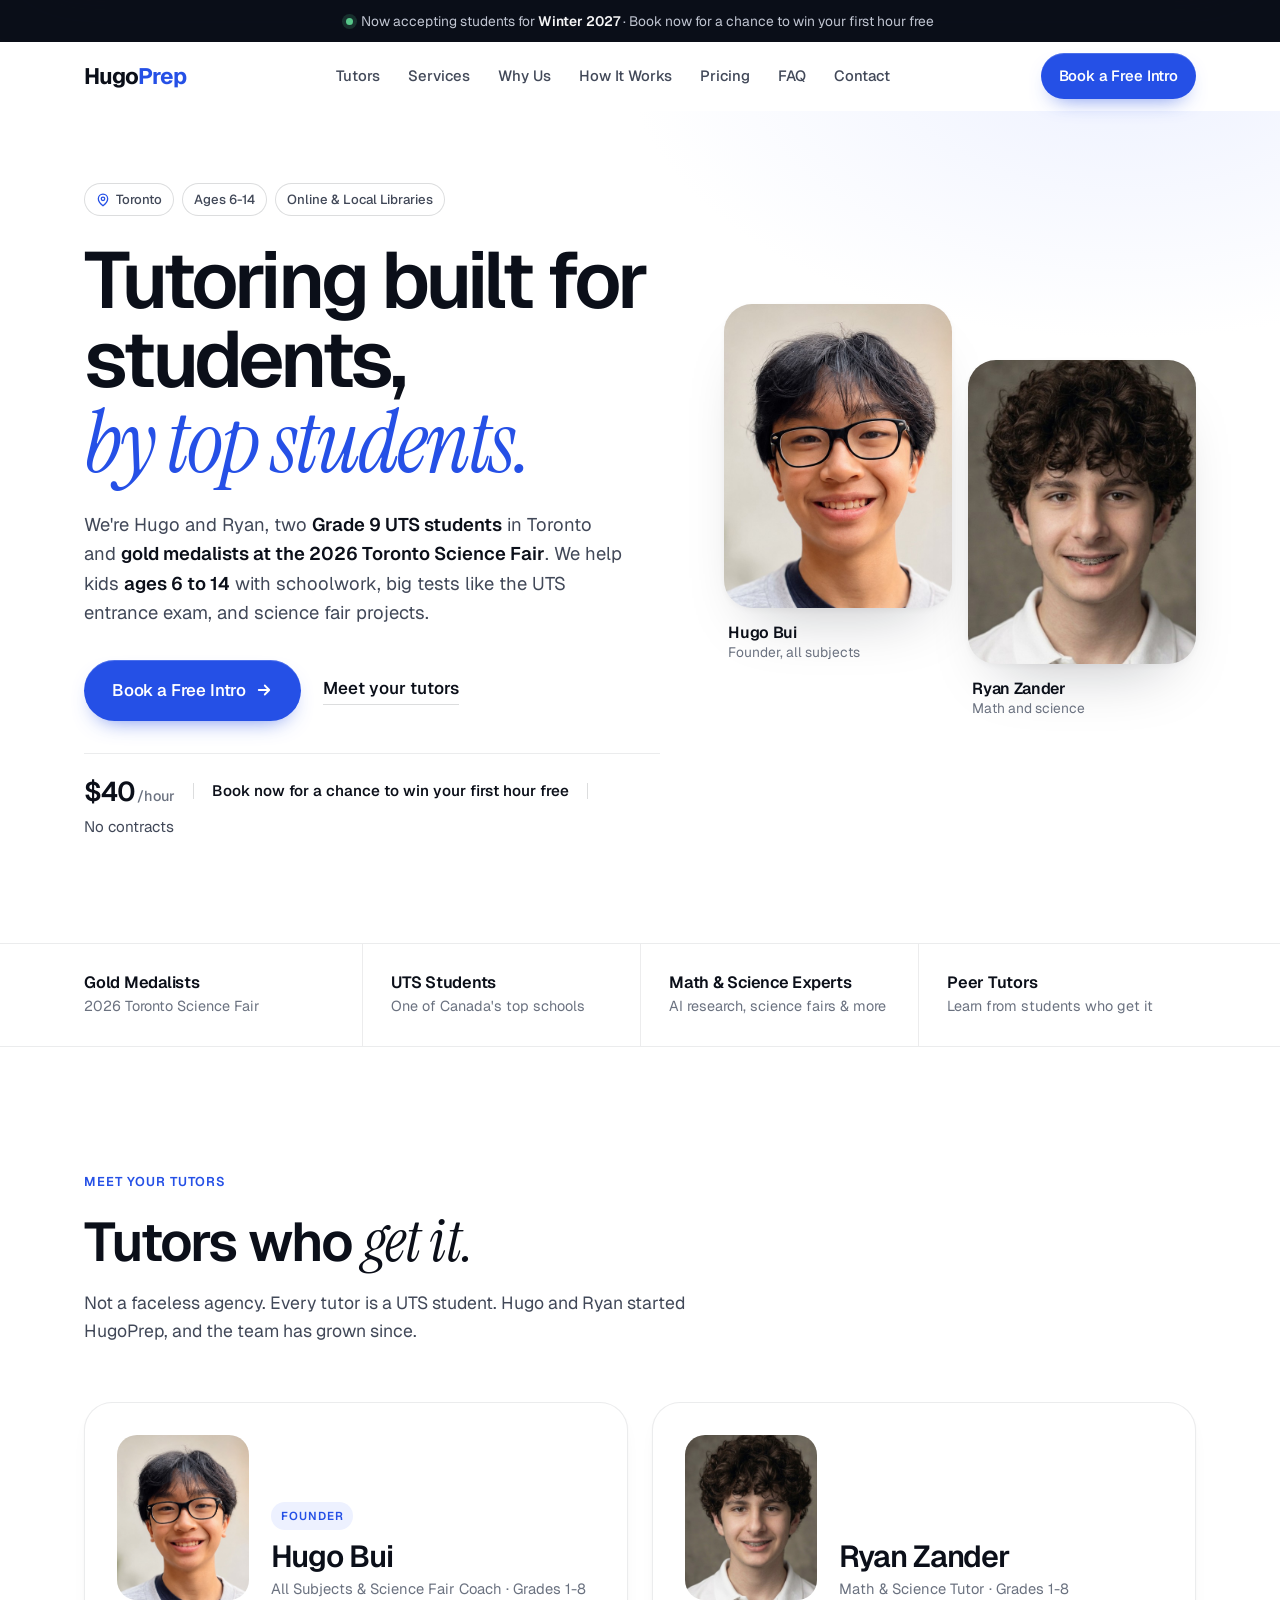
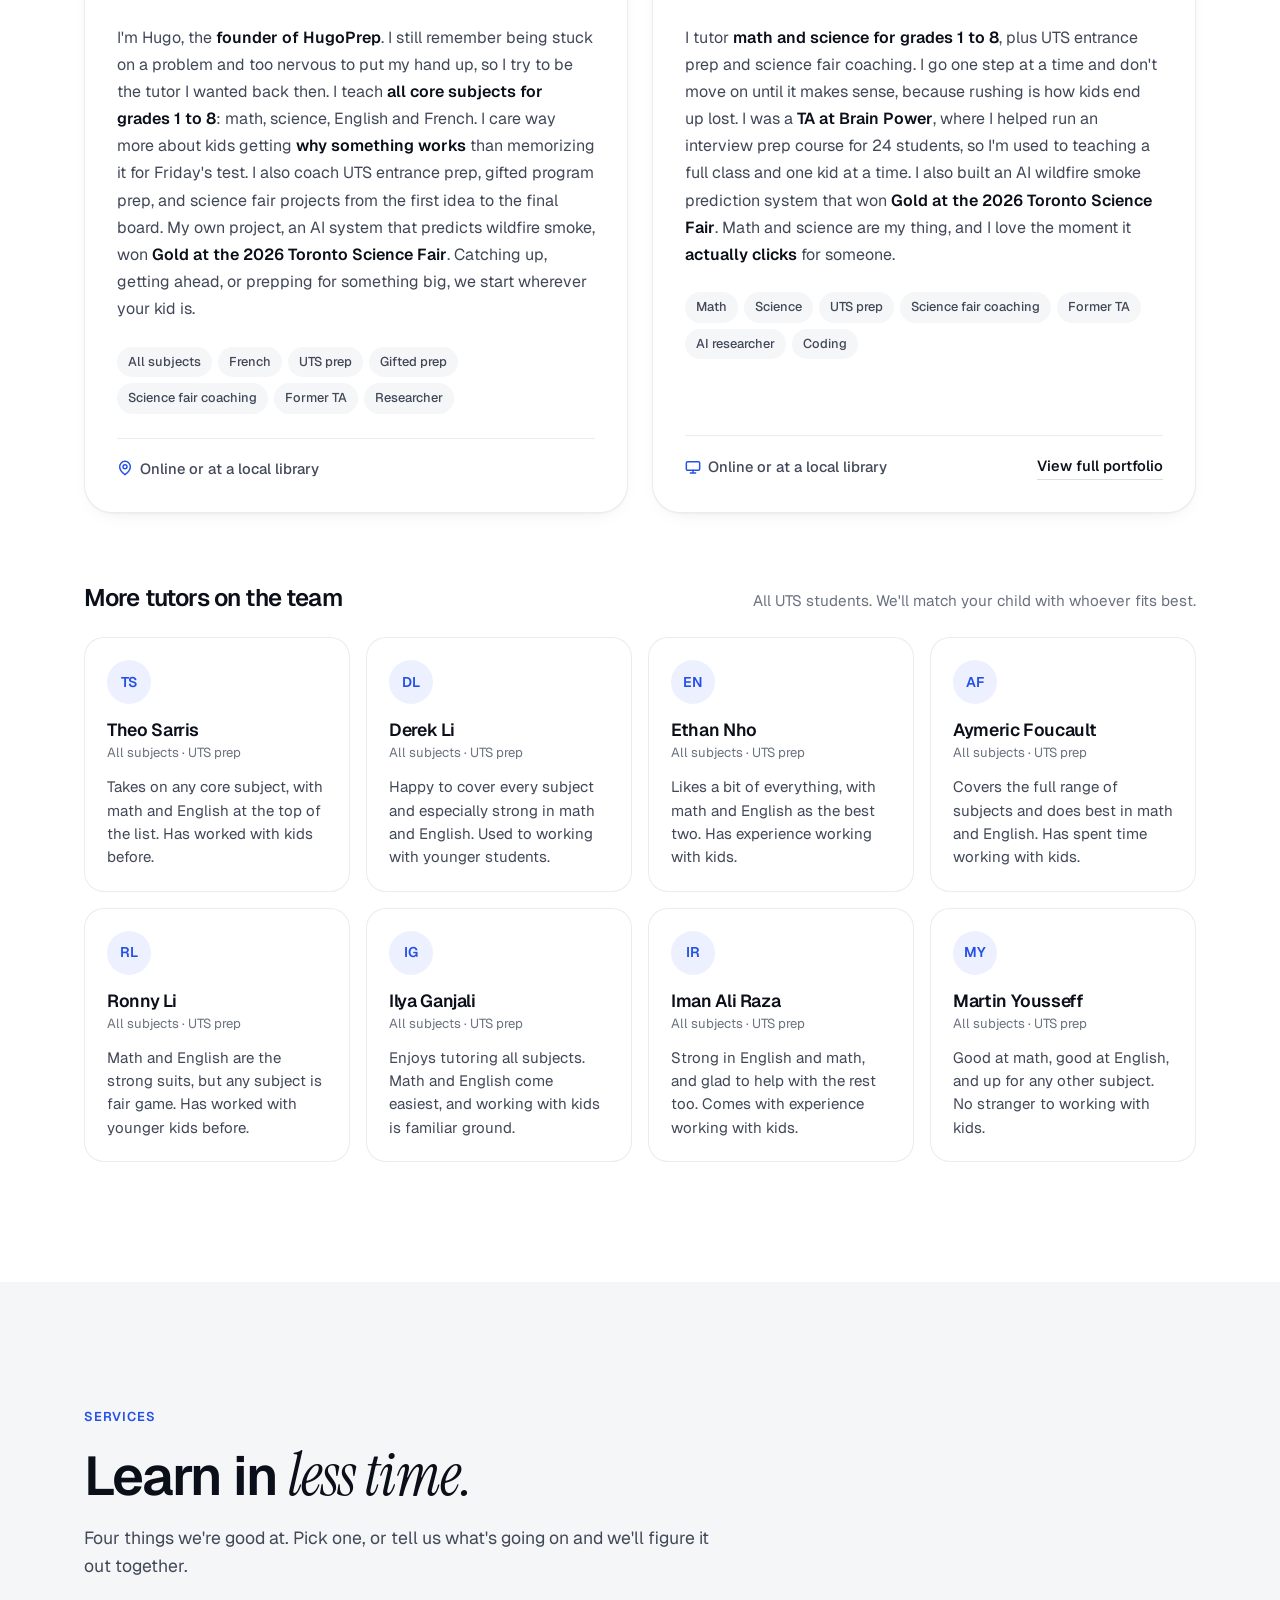
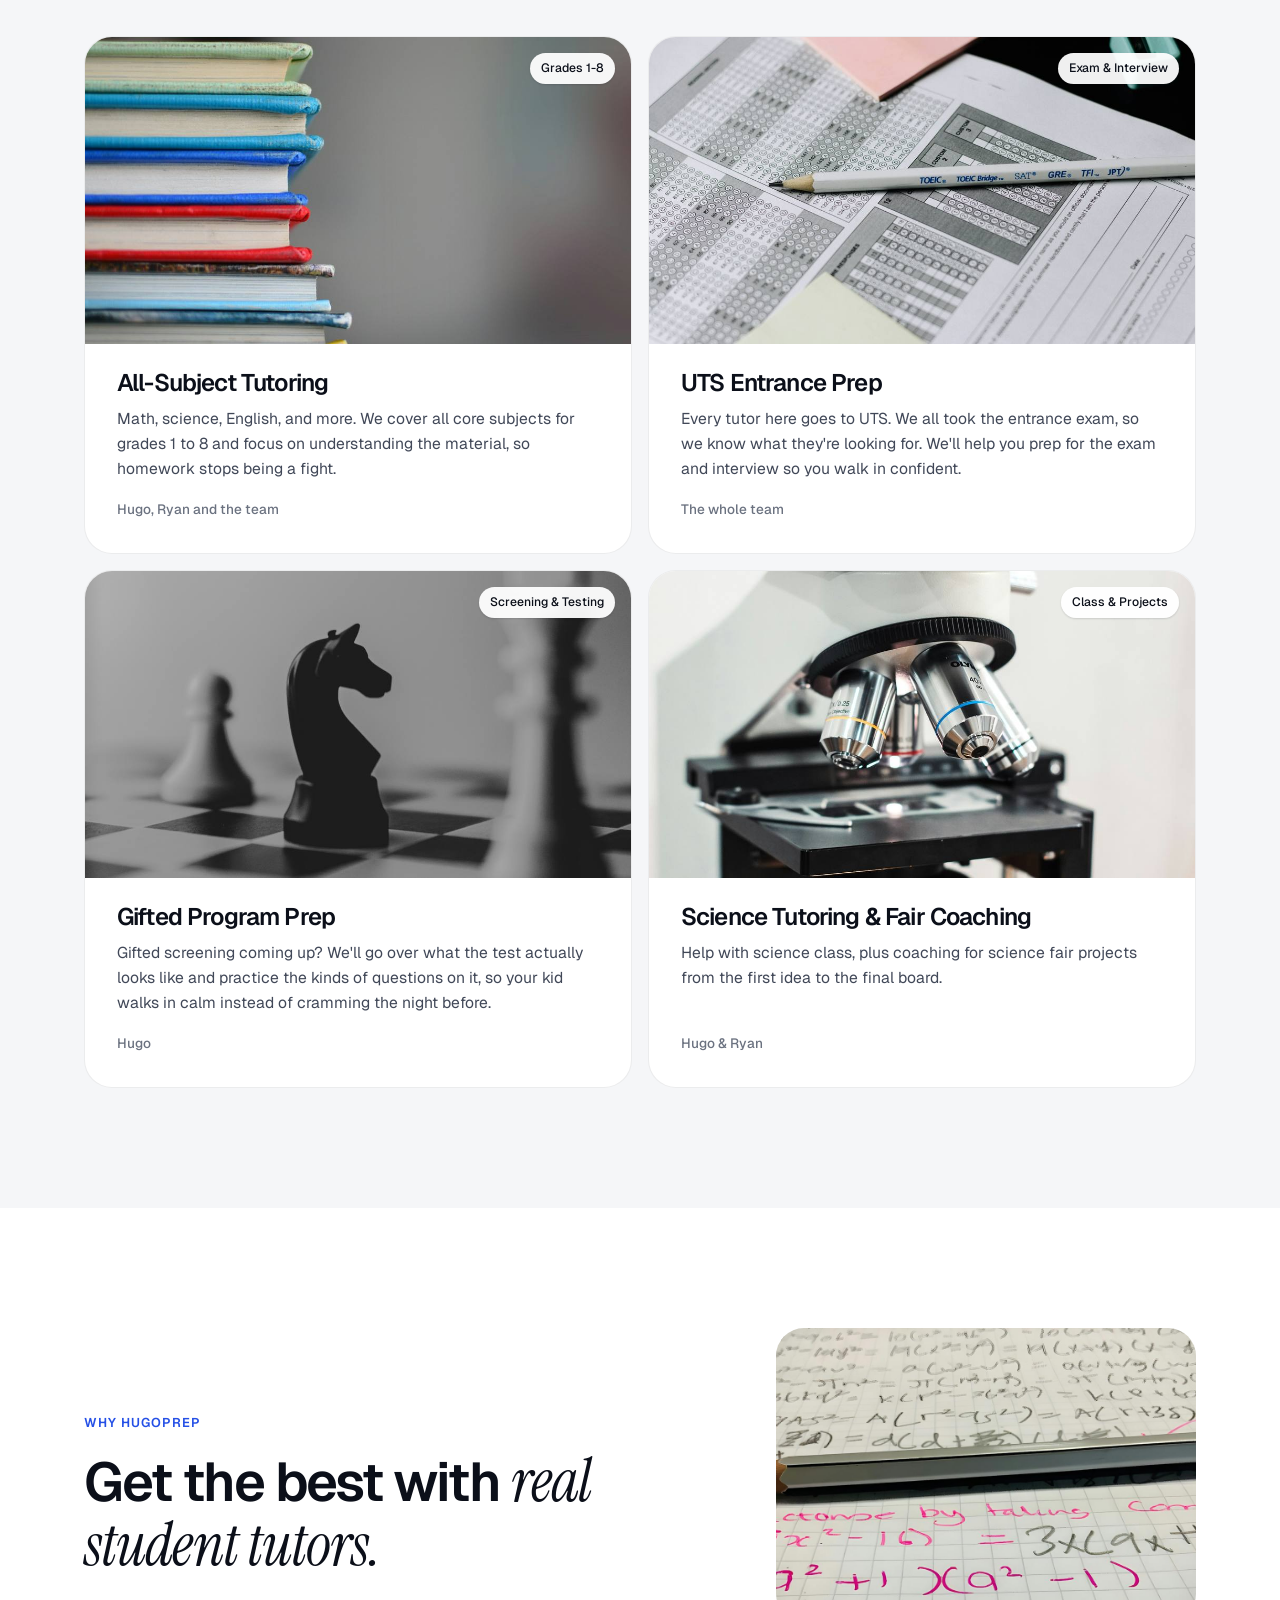
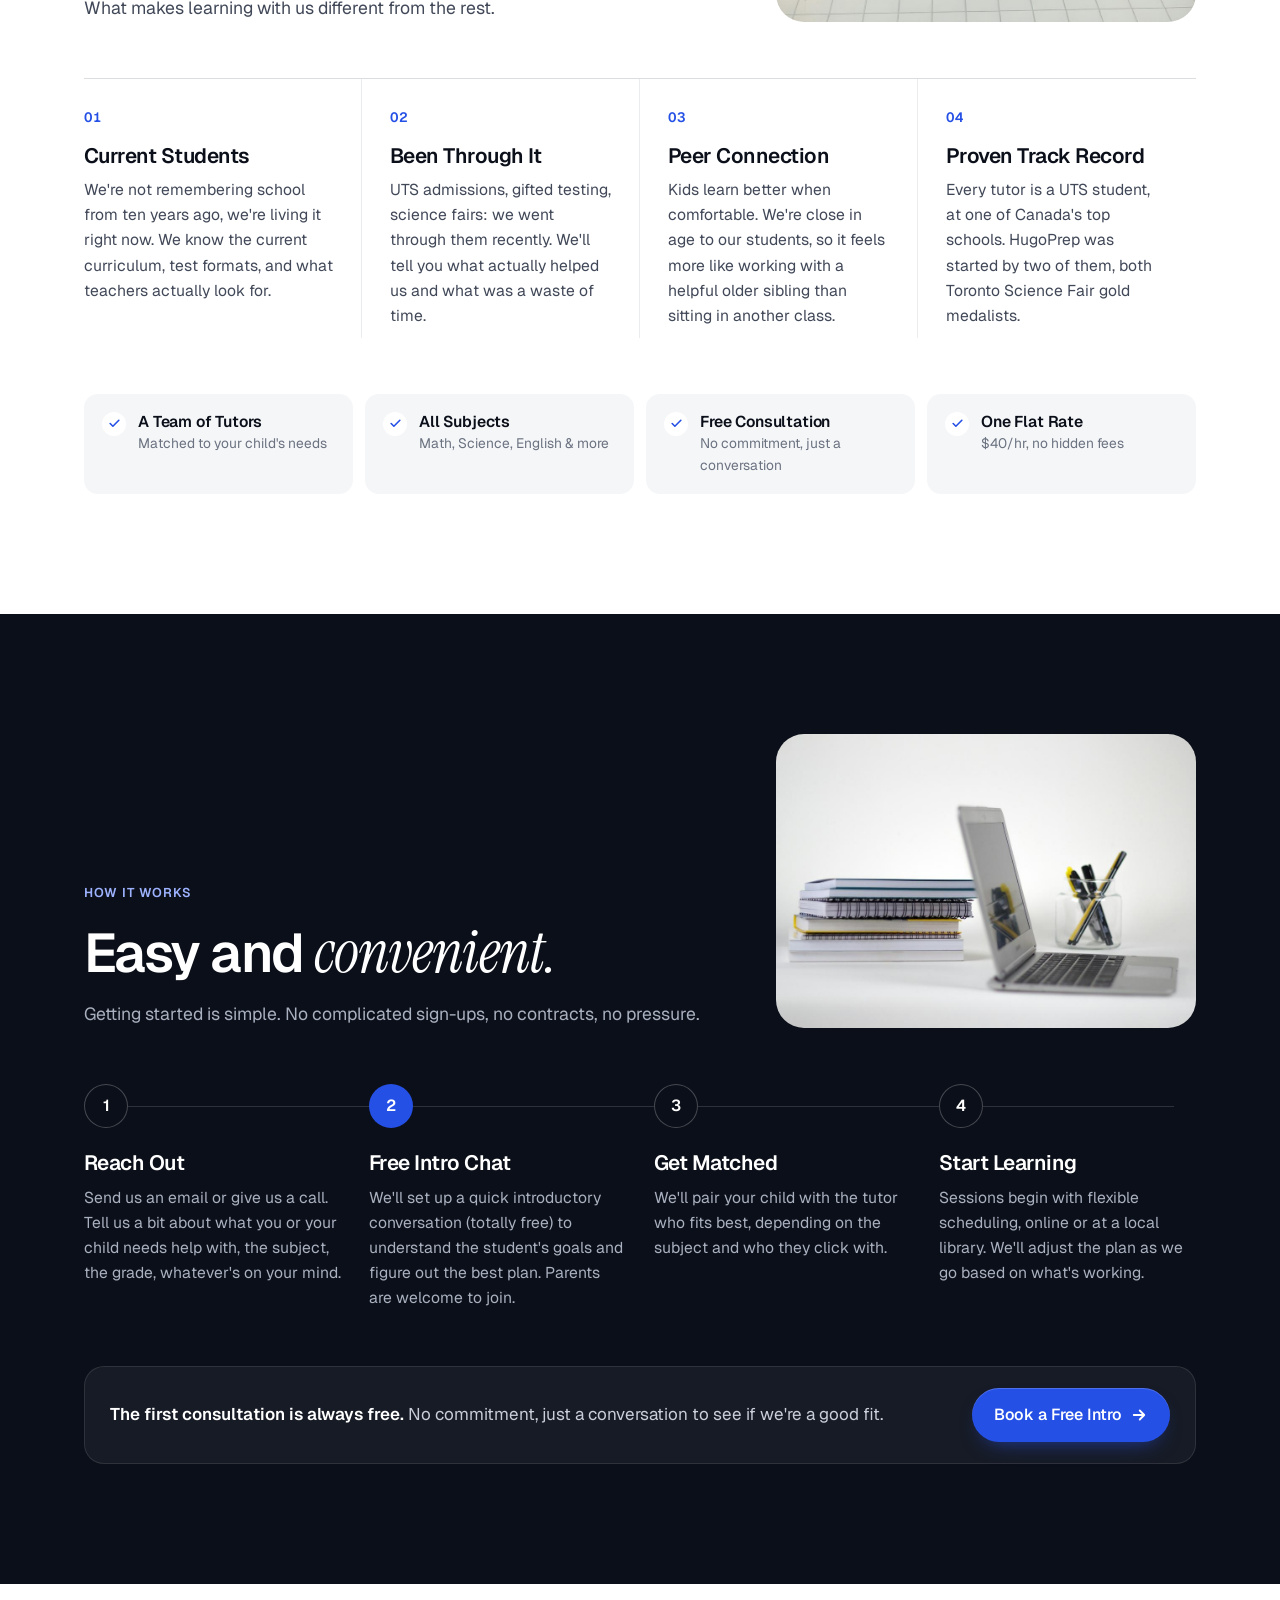
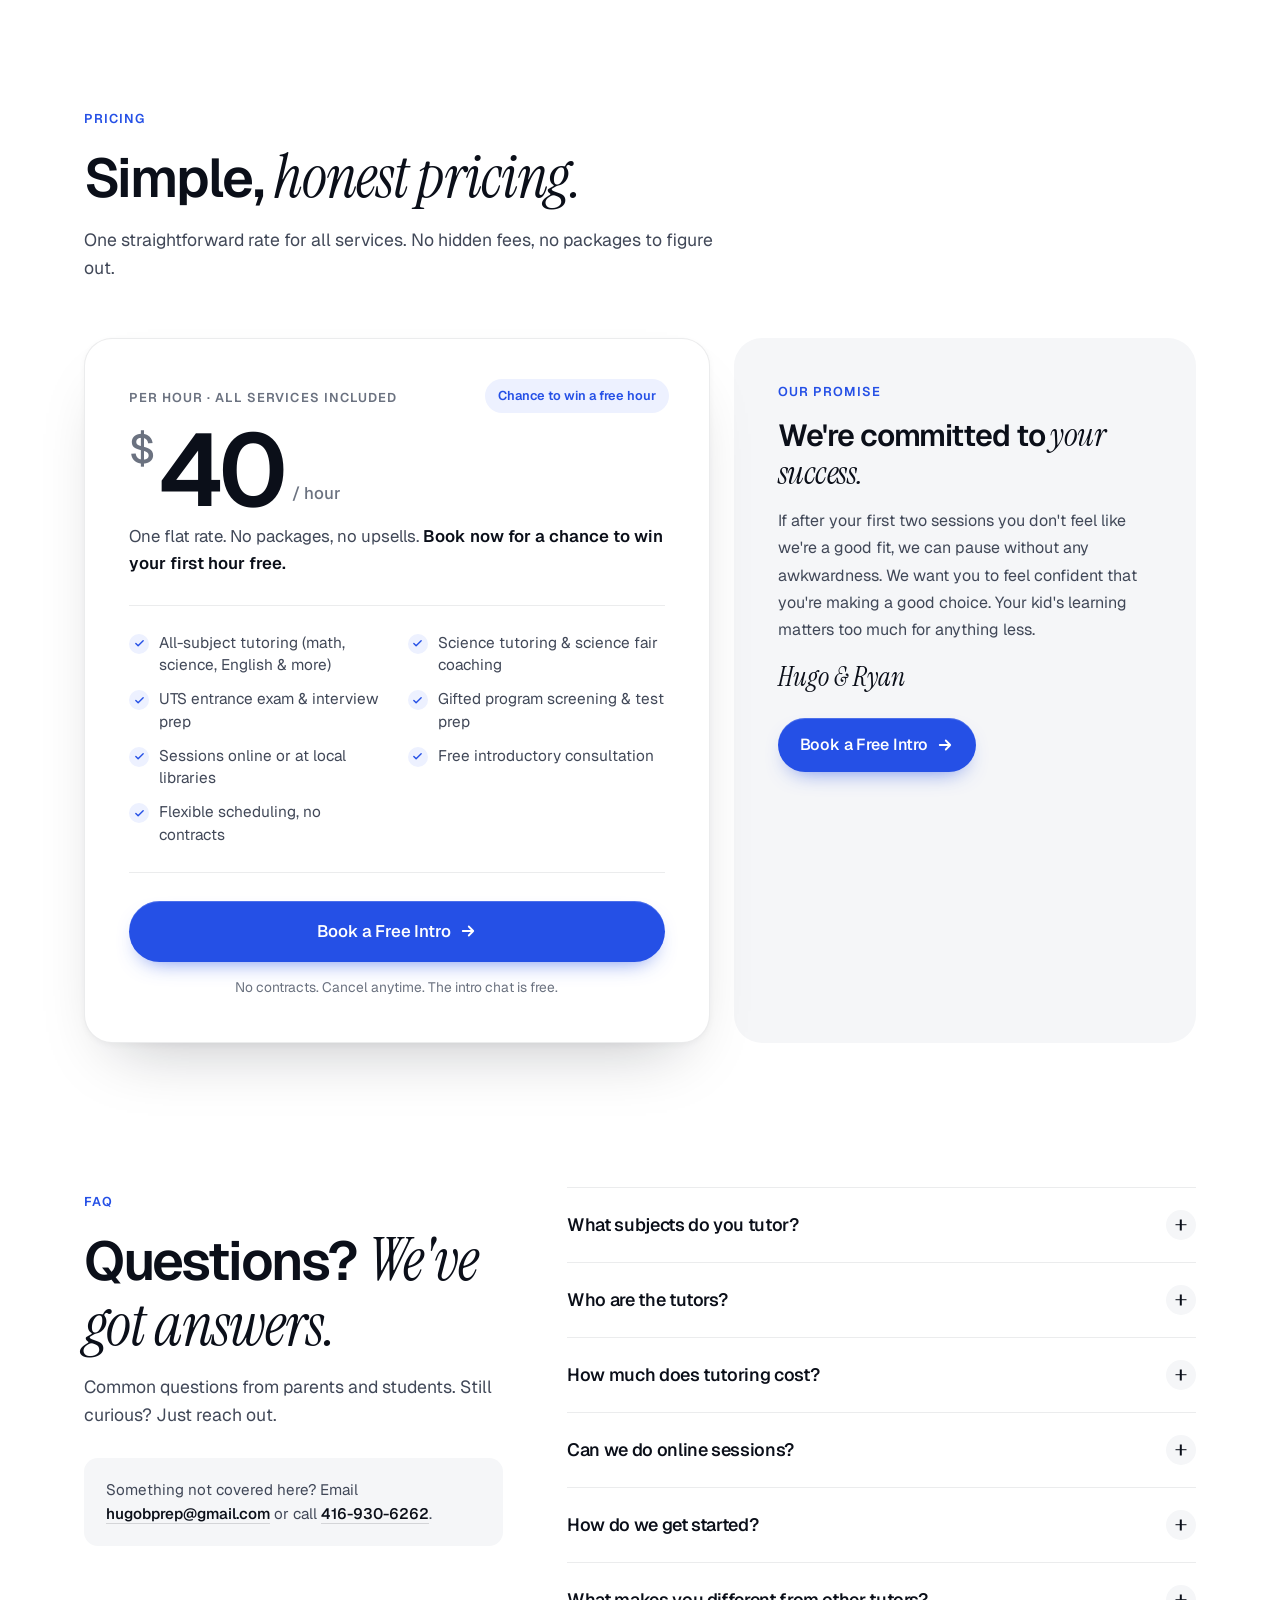
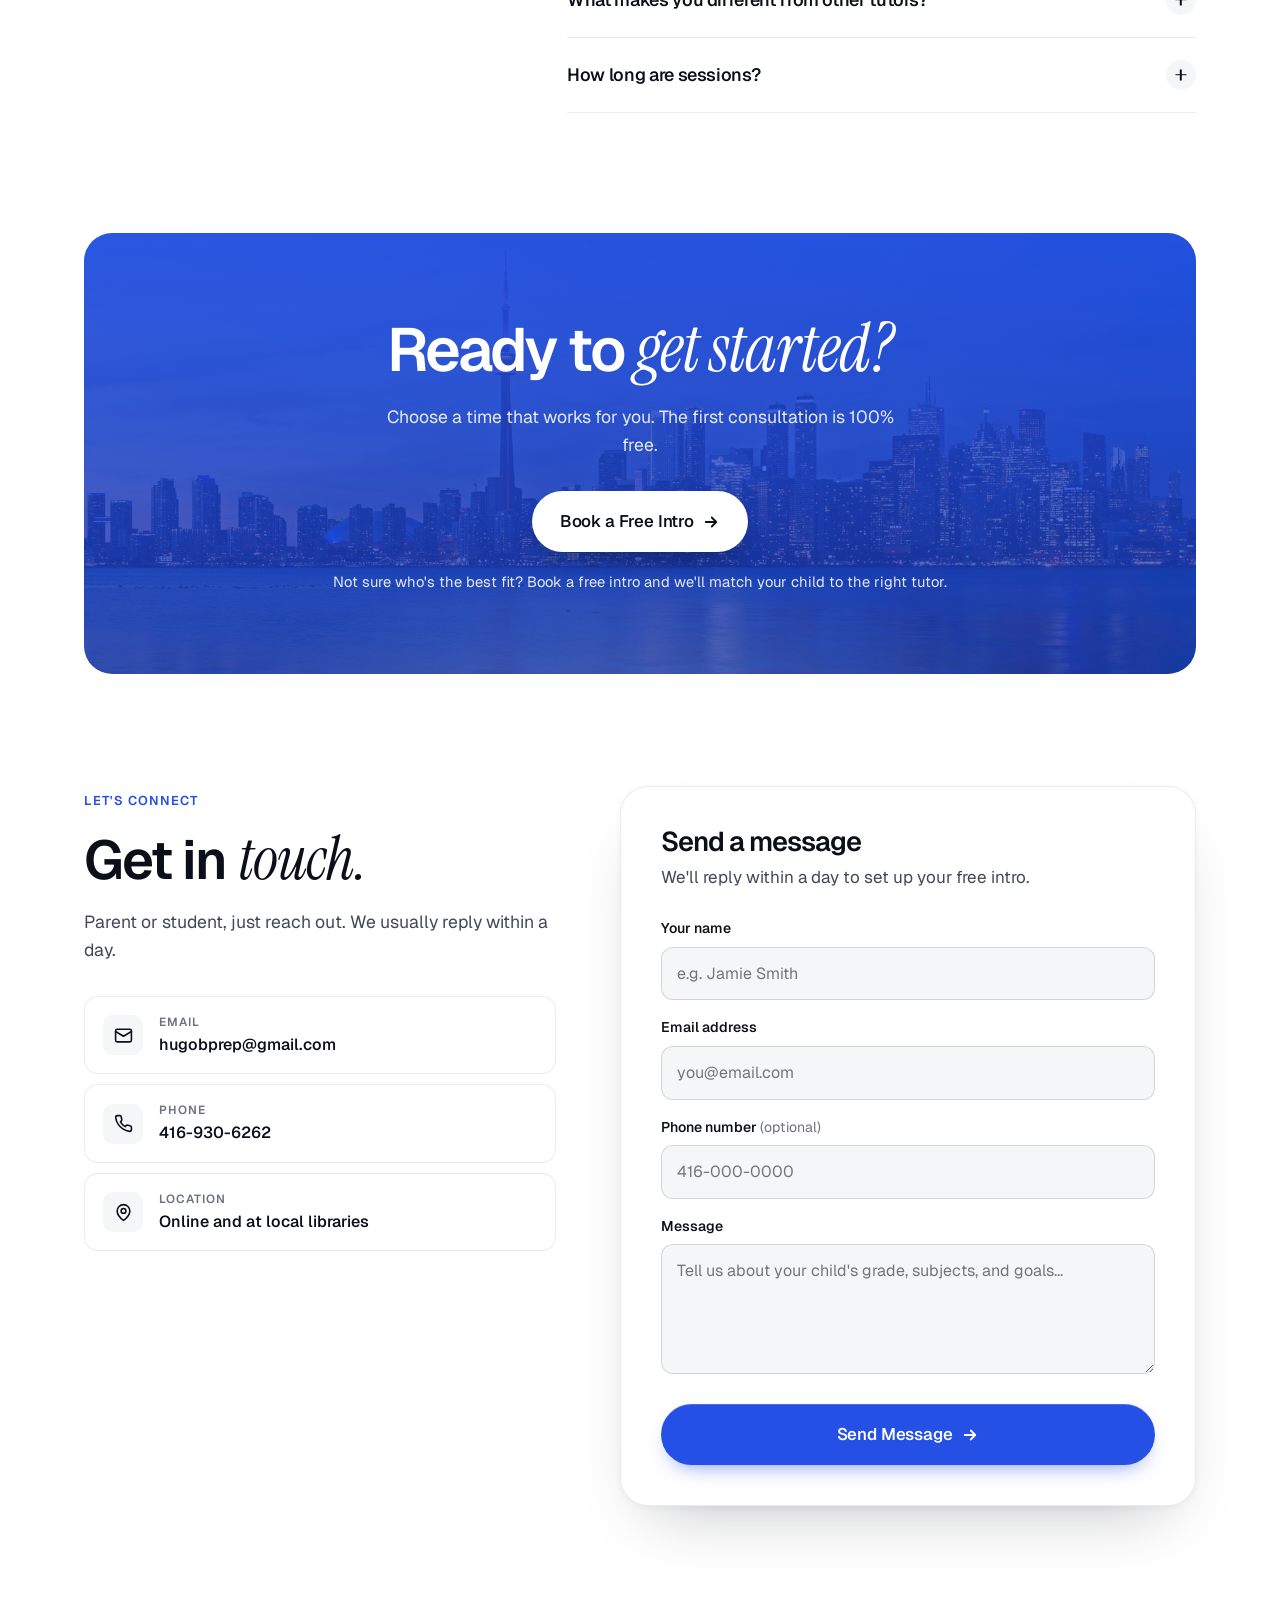
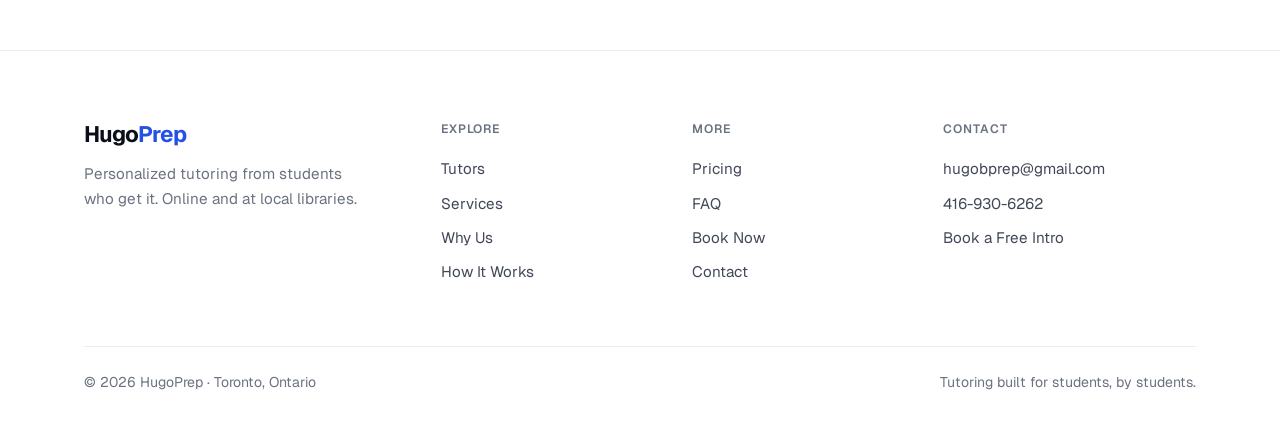
==== index.html @ d5d307c0 "Mai n" ====
<!DOCTYPE html>
<!-- HugoPrep: production -->
<html lang="en">
<head>
<meta charset="UTF-8" />
<meta name="viewport" content="width=device-width, initial-scale=1.0" />
<title>HugoPrep | Tutoring Built for Students, by Top Students · Toronto</title>
<meta name="description" content="Personalized tutoring for ages 6 to 14 in Toronto. All subjects, UTS entrance prep, gifted program prep, and science fair coaching with Hugo and Ryan, Grade 9 UTS students and 2026 Toronto Science Fair gold medalists. $40/hr. Book now for a chance to win your first hour free." />
<meta name="theme-color" content="#0B0F19" />
<meta property="og:title" content="HugoPrep | Tutoring built for students, by top students" />
<meta property="og:description" content="All subjects, UTS prep, gifted prep, and science fair coaching. $40/hr. Book now for a chance to win your first hour free." />
<meta property="og:type" content="website" />
<meta property="og:image" content="images/hugo.jpg" />

<link rel="preconnect" href="https://fonts.googleapis.com" />
<link rel="preconnect" href="https://fonts.gstatic.com" crossorigin />
<link href="https://fonts.googleapis.com/css2?family=Geist:wght@400..700&family=Instrument+Serif:ital@0;1&display=swap" rel="stylesheet" />

<style>
  /* ================= TOKENS ================= */
  :root{
    --bg:#FFFFFF;
    --soft:#F5F6F8;
    --card:#FFFFFF;
    --ink:#0B0F19;
    --ink-2:#414858;
    --ink-3:#6B7280;
    --blue:#2550E6;            /* the one accent: booking buttons and small details */
    --blue-hover:#1B3FC4;
    --blue-tint:#EDF1FF;
    --blue-on-dark:#9DB2FF;
    --line:rgba(11,15,25,.08);
    --line-2:rgba(11,15,25,.14);
    --sh-1:0 1px 2px rgba(11,15,25,.04),0 8px 24px -14px rgba(11,15,25,.12);
    --sh-2:0 2px 6px rgba(11,15,25,.04),0 32px 64px -32px rgba(11,15,25,.28);
    --r-1:10px; --r-2:14px; --r-3:20px; --r-4:28px;
    --maxw:1160px;
    --f-display:"Geist",system-ui,-apple-system,sans-serif;
    --f-serif:"Instrument Serif",Georgia,serif;
    --f-body:"Geist",system-ui,-apple-system,sans-serif;
  }

  /* ================= BASE ================= */
  *,*::before,*::after{box-sizing:border-box}
  html{scroll-behavior:smooth;-webkit-text-size-adjust:100%}
  body{margin:0;font-family:var(--f-body);font-size:17px;line-height:1.6;color:var(--ink);background:var(--bg);-webkit-font-smoothing:antialiased;overflow-x:clip}
  img{max-width:100%;display:block}
  a{color:inherit;text-decoration:none}
  ul{list-style:none;margin:0;padding:0}
  h1,h2,h3,h4{font-family:var(--f-display);font-weight:600;line-height:1.08;letter-spacing:-.035em;margin:0}
  p{margin:0}
  button{font:inherit;cursor:pointer;border:0;background:none;color:inherit}
  :focus-visible{outline:2px solid var(--blue);outline-offset:3px;border-radius:6px}
  .wrap{max-width:var(--maxw);margin:0 auto;padding:0 24px}
  .sec{padding:120px 0}
  .serif{font-family:var(--f-serif);font-weight:400;font-style:italic;letter-spacing:-.015em}
  .sr-only{position:absolute;width:1px;height:1px;overflow:hidden;clip:rect(0 0 0 0)}
  b,strong{font-weight:600}

  /* section heading */
  .kicker{display:inline-block;font-size:.8rem;font-weight:600;letter-spacing:.08em;text-transform:uppercase;color:var(--blue)}
  .s-head{max-width:640px;margin-bottom:56px}
  .s-head h2{font-size:clamp(2.2rem,4.4vw,3.4rem);margin:14px 0 16px}
  .s-head h2 .serif{font-size:1.1em}
  .s-head p{font-size:1.1rem;color:var(--ink-2)}
  .s-head.center{text-align:center;margin-left:auto;margin-right:auto}
  .sec-top{display:grid;grid-template-columns:minmax(0,1fr) minmax(0,420px);gap:64px;align-items:end;margin-bottom:56px}
  .sec-top .s-head{margin-bottom:0}
  .sec-pic{margin:0}
  .sec-pic img{display:block;width:100%;height:auto;aspect-ratio:10/7;object-fit:cover;border-radius:var(--r-4);background:var(--soft)}

  /* buttons */
  .btn{display:inline-flex;align-items:center;justify-content:center;gap:.5em;font-weight:550;font-size:1rem;letter-spacing:-.01em;padding:14px 22px;border-radius:999px;transition:transform .18s ease,background .18s ease,box-shadow .18s ease,color .18s ease;white-space:nowrap;min-height:48px}
  .btn svg{width:18px;height:18px;transition:transform .18s ease}
  .btn:hover svg{transform:translateX(3px)}
  .btn-cta{background:var(--blue);color:#fff;box-shadow:inset 0 1px 0 rgba(255,255,255,.18),0 10px 22px -12px rgba(37,80,230,.75)}
  .btn-cta:hover{background:var(--blue-hover);transform:translateY(-1px)}
  .btn-line{background:var(--card);color:var(--ink);box-shadow:inset 0 0 0 1px var(--line-2)}
  .btn-line:hover{box-shadow:inset 0 0 0 1px var(--ink)}
  .btn-lg{font-size:1.05rem;padding:17px 28px;min-height:56px}
  .link-arrow{display:inline-flex;align-items:center;gap:.4em;font-weight:550;color:var(--ink);border-bottom:1px solid var(--line-2);padding-bottom:2px;transition:border-color .18s}
  .link-arrow:hover{border-color:var(--ink)}

  /* ================= ANNOUNCE + HEADER ================= */
  .announce{background:var(--ink);color:#C9CEDA;font-size:.86rem;text-align:center;padding:10px 16px}
  .announce b{color:#fff;font-weight:600}
  .announce .dot{display:inline-block;width:7px;height:7px;border-radius:50%;background:#5BD08F;margin-right:.6em;box-shadow:0 0 0 4px rgba(91,208,143,.18);vertical-align:1px}
  header{position:sticky;top:0;z-index:50;background:rgba(255,255,255,.82);backdrop-filter:saturate(1.6) blur(16px);-webkit-backdrop-filter:saturate(1.6) blur(16px);border-bottom:1px solid transparent;transition:border-color .2s}
  header.scrolled{border-bottom-color:var(--line)}
  .nav{display:flex;align-items:center;justify-content:space-between;height:68px;gap:24px}
  .logo{font-family:var(--f-display);font-weight:700;font-size:1.4rem;letter-spacing:-.045em;line-height:1;display:inline-flex}
  .logo .h{color:var(--ink)} .logo .p{color:var(--blue)}
  .nav-links{display:flex;gap:28px;font-size:.93rem;font-weight:500;color:var(--ink-2)}
  .nav-links a{padding:6px 0;transition:color .15s}
  .nav-links a:hover{color:var(--ink)}
  .nav-cta{display:flex;align-items:center;gap:8px}
  .nav-cta .login{font-weight:550;font-size:.93rem;padding:11px 14px;border-radius:999px}
  .nav-cta .login:hover{background:var(--soft)}
  .nav-cta .btn{padding:11px 18px;min-height:42px;font-size:.93rem}
  .hamburger{display:none;width:44px;height:44px;border-radius:12px;align-items:center;justify-content:center}
  .hamburger span,.hamburger span::before,.hamburger span::after{display:block;width:20px;height:2px;background:var(--ink);border-radius:2px;position:relative;transition:.2s}
  .hamburger span::before,.hamburger span::after{content:"";position:absolute;left:0}
  .hamburger span::before{top:-6px}.hamburger span::after{top:6px}
  body.menu-open .hamburger span{background:transparent}
  body.menu-open .hamburger span::before{top:0;transform:rotate(45deg)}
  body.menu-open .hamburger span::after{top:0;transform:rotate(-45deg)}
  .mobile-menu{position:fixed;inset:0 0 auto 0;top:0;z-index:45;background:var(--bg);padding:116px 24px 32px;display:flex;flex-direction:column;gap:4px;transform:translateY(-102%);transition:transform .3s ease;box-shadow:var(--sh-2)}
  body.menu-open .mobile-menu{transform:none}
  .mobile-menu a{font-size:1.4rem;font-weight:600;letter-spacing:-.03em;padding:12px 0;border-bottom:1px solid var(--line)}
  .mobile-menu .btn{margin-top:20px;font-size:1.05rem;letter-spacing:-.01em;border:0}
  .mobile-menu .login-m{border:0;font-size:1.05rem;font-weight:550;letter-spacing:-.01em;text-align:center}

  /* ================= HERO ================= */
  .hero{position:relative;padding:72px 0 104px;overflow:hidden}
  .hero::before{content:"";position:absolute;inset:0;background:radial-gradient(720px 420px at 88% -8%,var(--blue-tint),transparent 70%);pointer-events:none}
  .hero-grid{position:relative;display:grid;grid-template-columns:1.1fr .9fr;gap:64px;align-items:center}
  .tagline{display:inline-flex;flex-wrap:wrap;gap:8px;margin-bottom:24px}
  .chip{display:inline-flex;align-items:center;gap:.45em;font-size:.82rem;font-weight:500;padding:6px 12px;border-radius:999px;background:var(--card);box-shadow:inset 0 0 0 1px var(--line-2);color:var(--ink-2)}
  .chip svg{width:14px;height:14px;color:var(--blue)}
  .hero h1{font-size:clamp(2.8rem,6.2vw,5rem);line-height:1;letter-spacing:-.05em;font-weight:600}
  .hero h1 .serif{display:inline-block;font-size:1.1em;color:var(--blue);letter-spacing:-.025em}
  .hero h1 .u{white-space:nowrap}
  .lede{font-size:1.15rem;color:var(--ink-2);max-width:540px;margin:24px 0 32px}
  .lede strong{color:var(--ink)}
  .hero-cta{display:flex;flex-wrap:wrap;align-items:center;gap:14px 22px}
  .price-line{display:flex;flex-wrap:wrap;align-items:center;gap:10px 18px;margin-top:32px;padding-top:24px;border-top:1px solid var(--line);font-size:.95rem;color:var(--ink-2)}
  .price-line .big{font-size:1.7rem;font-weight:600;color:var(--ink);letter-spacing:-.04em;line-height:1}
  .price-line .big small{font-size:.9rem;font-weight:500;color:var(--ink-3);letter-spacing:0;margin-left:2px}
  .price-line .sep{width:1px;height:16px;background:var(--line-2)}
  .price-line .free{display:inline-flex;align-items:center;gap:.4em;font-weight:550;color:var(--ink)}

  /* tutor photos */
  .duo{display:grid;grid-template-columns:1fr 1fr;gap:16px;align-items:start}
  .shot{margin:0}
  .shot img{width:100%;height:auto;aspect-ratio:3/4;object-fit:cover;border-radius:var(--r-4);background:var(--soft);box-shadow:var(--sh-2)}
  .shot.b{margin-top:56px}
  .shot figcaption{display:flex;flex-direction:column;padding:14px 4px 0;font-size:.86rem;color:var(--ink-3);line-height:1.35}
  .shot figcaption b{font-size:1rem;color:var(--ink);letter-spacing:-.02em}

  /* ================= PROOF STRIP ================= */
  .proof{border-top:1px solid var(--line);border-bottom:1px solid var(--line)}
  .proof-grid{display:grid;grid-template-columns:repeat(4,1fr)}
  .proof-item{padding:28px;border-left:1px solid var(--line)}
  .proof-item:first-child{border-left:0;padding-left:0}
  .proof-item h3{font-size:1.02rem;font-weight:600;letter-spacing:-.015em;line-height:1.3}
  .proof-item p{font-size:.9rem;color:var(--ink-3);margin-top:2px}

  /* ================= TUTORS ================= */
  .tutor-grid{display:grid;grid-template-columns:1fr 1fr;gap:24px}
  .tutor{background:var(--card);border-radius:var(--r-4);padding:32px;border:1px solid var(--line);box-shadow:var(--sh-1);display:flex;flex-direction:column}
  .t-top{display:grid;grid-template-columns:132px 1fr;gap:22px;align-items:end;margin-bottom:24px}
  .t-photo{width:132px;height:auto;aspect-ratio:4/5;object-fit:cover;border-radius:var(--r-3);background:var(--soft)}
  .badge-founder{display:inline-flex;align-items:center;font-size:.72rem;font-weight:600;letter-spacing:.08em;text-transform:uppercase;color:var(--blue);background:var(--blue-tint);padding:5px 10px;border-radius:999px;margin-bottom:10px}
  .badge-founder svg{display:none}
  .tutor h3{font-size:1.9rem}
  .t-role{font-size:.92rem;color:var(--ink-3);margin-top:6px;line-height:1.4}
  .t-bio{color:var(--ink-2);font-size:1rem;line-height:1.7}
  .t-bio strong{color:var(--ink)}
  .tags{display:flex;flex-wrap:wrap;gap:6px;margin:24px 0}
  .tag{font-size:.8rem;font-weight:500;padding:5px 11px;border-radius:999px;background:var(--soft);color:var(--ink-2)}
  .t-foot{margin-top:auto;padding-top:18px;border-top:1px solid var(--line);display:flex;flex-wrap:wrap;justify-content:space-between;align-items:center;gap:10px;font-size:.92rem}
  .t-foot .loc{display:inline-flex;align-items:center;gap:.45em;color:var(--ink-2);font-weight:500}
  .t-foot .loc svg{width:16px;height:16px;color:var(--blue)}

  /* more tutors */
  .team-head{display:flex;flex-wrap:wrap;align-items:baseline;justify-content:space-between;gap:6px 24px;margin:72px 0 24px}
  .team-head h3{font-size:1.5rem}
  .team-head p{color:var(--ink-3);font-size:.95rem}
  .team{display:grid;grid-template-columns:repeat(4,1fr);gap:16px}
  .mate{background:var(--card);border:1px solid var(--line);border-radius:var(--r-3);padding:22px}
  .mate .av{width:44px;height:44px;border-radius:50%;display:grid;place-items:center;background:var(--blue-tint);color:var(--blue);font-weight:600;font-size:.88rem;letter-spacing:.02em;margin-bottom:16px}
  .mate h4{font-size:1.1rem;letter-spacing:-.02em}
  .mate .sub{font-size:.82rem;color:var(--ink-3);margin-top:3px}
  .mate p{font-size:.94rem;color:var(--ink-2);line-height:1.55;margin-top:12px}

  /* ================= SERVICES (bento) ================= */
  #services{background:var(--soft)}
  .bento{display:grid;grid-template-columns:repeat(6,1fr);gap:16px}
  .svc{position:relative;background:var(--card);border-radius:var(--r-4);padding:32px;border:1px solid var(--line);overflow:hidden;display:flex;flex-direction:column;min-height:260px;transition:transform .25s ease,box-shadow .25s ease}
  .svc:hover{transform:translateY(-2px);box-shadow:var(--sh-2)}
  .svc.w4{grid-column:span 4}.svc.w2{grid-column:span 2}.svc.w3{grid-column:span 3}
  .svc-img{margin:-32px -32px 26px;aspect-ratio:16/9;overflow:hidden;background:var(--soft)}
  .svc-img img{display:block;width:100%;height:100%;object-fit:cover;transition:transform .6s ease}
  .svc:hover .svc-img img{transform:scale(1.03)}
  .svc .pill{position:absolute;z-index:1;top:16px;right:16px;font-size:.76rem;font-weight:500;padding:6px 11px;border-radius:999px;background:rgba(255,255,255,.94);color:var(--ink);box-shadow:0 1px 2px rgba(11,15,25,.14)}
  .svc h3{font-size:1.5rem;margin:0 0 10px}
  .svc p{color:var(--ink-2);font-size:.98rem}
  .svc .who{margin-top:auto;padding-top:18px;font-size:.85rem;font-weight:500;color:var(--ink-3)}
  .svc.feature{background:radial-gradient(560px 320px at 100% 0%,rgba(37,80,230,.55),transparent 72%),var(--ink);color:#fff;border-color:transparent}
  .svc.feature .pill{background:rgba(255,255,255,.14);color:#fff}
  .svc.feature h3{font-size:2.1rem;max-width:460px}
  .svc.feature p{color:#C3C8D4;max-width:520px;font-size:1.05rem}
  .svc.feature p strong{color:#fff}
  .svc.feature .who{color:#9AA1B0}

  /* ================= WHY ================= */
  .why-grid{display:grid;grid-template-columns:repeat(4,1fr);gap:0;border-top:1px solid var(--line-2)}
  .why{padding:28px 28px 10px 0;border-right:1px solid var(--line)}
  .why + .why{padding-left:28px}
  .why:last-child{border-right:0}
  .why .num{font-size:.85rem;font-weight:600;color:var(--blue);letter-spacing:.06em;font-variant-numeric:tabular-nums}
  .why h3{font-size:1.3rem;margin:16px 0 10px;letter-spacing:-.025em}
  .why p{color:var(--ink-2);font-size:.98rem}
  .checks{display:grid;grid-template-columns:repeat(4,1fr);gap:12px;margin-top:56px}
  .check{display:flex;gap:12px;align-items:flex-start;background:var(--soft);border-radius:var(--r-2);padding:18px}
  .ck{flex:none;width:24px;height:24px;border-radius:50%;background:var(--blue-tint);color:var(--blue);display:grid;place-items:center}
  .ck svg{width:13px;height:13px}
  .check .ck{background:#fff}
  .check h4{font-size:.98rem;font-weight:600;letter-spacing:-.01em;line-height:1.3}
  .check p{font-size:.86rem;color:var(--ink-3)}

  /* ================= HOW ================= */
  #how{background:var(--ink);color:#fff}
  #how .kicker{color:var(--blue-on-dark)}
  #how .s-head p{color:#A9B0BF}
  .steps{display:grid;grid-template-columns:repeat(4,1fr);gap:28px;position:relative}
  .steps::before{content:"";position:absolute;top:22px;left:22px;right:22px;border-top:1px solid rgba(255,255,255,.14)}
  .step{position:relative}
  .step-n{width:44px;height:44px;border-radius:50%;background:var(--ink);box-shadow:inset 0 0 0 1px rgba(255,255,255,.24);display:grid;place-items:center;font-weight:600;font-size:1rem;margin-bottom:24px}
  .step:nth-child(2) .step-n{background:var(--blue);box-shadow:none}
  .step h3{font-size:1.3rem;margin-bottom:10px;letter-spacing:-.025em}
  .step p{color:#A9B0BF;font-size:.98rem}
  .how-note{margin-top:56px;display:flex;flex-wrap:wrap;align-items:center;justify-content:space-between;gap:20px;padding:22px 26px;border-radius:var(--r-3);background:rgba(255,255,255,.05);box-shadow:inset 0 0 0 1px rgba(255,255,255,.1)}
  .how-note p{color:#C9CEDA}
  .how-note b{color:#fff}

  /* ================= PRICING ================= */
  .price-grid{display:grid;grid-template-columns:1.15fr .85fr;gap:24px;align-items:stretch}
  .price{position:relative;background:var(--card);border-radius:var(--r-4);padding:44px;border:1px solid var(--line);box-shadow:var(--sh-2)}
  .free-pill{position:absolute;top:40px;right:40px;font-size:.8rem;font-weight:600;padding:7px 13px;border-radius:999px;background:var(--blue-tint);color:var(--blue)}
  .price .label{font-size:.8rem;font-weight:600;letter-spacing:.08em;text-transform:uppercase;color:var(--ink-3)}
  .amt-row{display:flex;align-items:flex-end;gap:10px;margin:16px 0 10px}
  .amt{font-size:clamp(4.6rem,9vw,6.4rem);font-weight:600;line-height:.85;letter-spacing:-.065em}
  .amt sup{font-size:.4em;vertical-align:top;position:relative;top:.14em;margin-right:4px;font-weight:500;letter-spacing:0;color:var(--ink-3)}
  .per{font-size:1.05rem;color:var(--ink-3);font-weight:500;padding-bottom:.4em}
  .price-sub{color:var(--ink-2);font-size:1.05rem;margin-bottom:28px}
  .price-sub strong{color:var(--ink)}
  .incl{display:grid;grid-template-columns:1fr 1fr;gap:12px 22px;padding:26px 0;border-top:1px solid var(--line);border-bottom:1px solid var(--line);margin-bottom:28px}
  .incl li{display:flex;gap:10px;align-items:flex-start;font-size:.96rem;color:var(--ink-2);line-height:1.45}
  .incl li .ck{width:20px;height:20px;margin-top:2px}
  .incl li .ck svg{width:11px;height:11px}
  .price .btn{width:100%}
  .price-note{font-size:.86rem;color:var(--ink-3);text-align:center;margin-top:14px}
  .promise{background:var(--soft);border-radius:var(--r-4);padding:44px;display:flex;flex-direction:column}
  .promise h3{font-size:1.9rem;margin:14px 0 16px;line-height:1.12}
  .promise h3 .serif{font-size:1.1em}
  .promise p{color:var(--ink-2);line-height:1.7;font-size:1rem}
  .promise .sig{font-family:var(--f-serif);font-style:italic;font-size:1.7rem;color:var(--ink);margin-top:20px;line-height:1}
  .promise .btn{margin-top:auto;align-self:flex-start}

  /* ================= FAQ ================= */
  .faq-grid{display:grid;grid-template-columns:.8fr 1.2fr;gap:64px;align-items:start}
  .faq-grid .s-head{position:sticky;top:104px;margin-bottom:0}
  .faq-contact{margin-top:28px;padding:20px 22px;border-radius:var(--r-2);background:var(--soft);font-size:.95rem;color:var(--ink-2)}
  .faq-contact a{font-weight:550;color:var(--ink);border-bottom:1px solid var(--line-2)}
  details{border-bottom:1px solid var(--line)}
  details:first-child{border-top:1px solid var(--line)}
  summary{list-style:none;cursor:pointer;display:flex;justify-content:space-between;align-items:center;gap:20px;padding:22px 0;font-weight:550;font-size:1.12rem;letter-spacing:-.02em}
  summary::-webkit-details-marker{display:none}
  summary .pm{flex:none;width:30px;height:30px;border-radius:50%;background:var(--soft);position:relative;transition:background .2s}
  summary .pm::before,summary .pm::after{content:"";position:absolute;left:50%;top:50%;width:11px;height:1.6px;background:var(--ink);transform:translate(-50%,-50%);transition:transform .25s,background .2s}
  summary .pm::after{transform:translate(-50%,-50%) rotate(90deg)}
  summary:hover .pm{background:var(--line-2)}
  details[open] summary .pm{background:var(--ink)}
  details[open] summary .pm::before,details[open] summary .pm::after{background:#fff}
  details[open] summary .pm::after{transform:translate(-50%,-50%) rotate(0)}
  .faq-a{padding:0 56px 24px 0;color:var(--ink-2);font-size:1rem}

  /* ================= BOOK BAND ================= */
  .band{position:relative;background-color:var(--blue);background-image:linear-gradient(180deg,rgba(37,80,230,.9) 0%,rgba(27,63,196,.7) 100%),url(images/toronto.jpg);background-size:cover;background-position:center 62%;color:#fff;border-radius:var(--r-4);padding:80px 48px;text-align:center;overflow:hidden}
  .band::before{content:"";position:absolute;inset:0;background:radial-gradient(640px 320px at 50% 125%,rgba(255,255,255,.24),transparent 70%);pointer-events:none}
  .band > *{position:relative}
  .band h2{font-size:clamp(2.3rem,4.8vw,3.8rem);letter-spacing:-.045em}
  .band h2 .serif{font-size:1.1em}
  .band p{color:rgba(255,255,255,.88);font-size:1.1rem;max-width:520px;margin:18px auto 32px}
  .band .btn{background:#fff;color:var(--ink);box-shadow:0 14px 30px -16px rgba(0,0,0,.5)}
  .band .btn:hover{background:var(--ink);color:#fff}
  .band .foot{margin-top:18px;font-size:.92rem;color:rgba(255,255,255,.88)}

  /* ================= CONTACT ================= */
  .contact-grid{display:grid;grid-template-columns:.9fr 1.1fr;gap:64px;align-items:start}
  .c-methods{display:flex;flex-direction:column;gap:10px;margin-top:32px}
  .cm{display:flex;align-items:center;gap:16px;padding:16px 18px;border-radius:var(--r-2);background:var(--card);border:1px solid var(--line);transition:border-color .2s}
  a.cm:hover{border-color:var(--ink)}
  .cm .ci{flex:none;width:40px;height:40px;border-radius:10px;background:var(--soft);color:var(--ink);display:grid;place-items:center}
  .cm .ci svg{width:19px;height:19px}
  .cm .cl{font-size:.74rem;font-weight:600;letter-spacing:.08em;text-transform:uppercase;color:var(--ink-3)}
  .cm .cv{font-weight:550;font-size:1rem}
  .form-card{background:var(--card);border-radius:var(--r-4);padding:40px;border:1px solid var(--line);box-shadow:var(--sh-2)}
  .form-card h3{font-size:1.7rem}
  .fsub{color:var(--ink-2);margin:8px 0 26px}
  .field{margin-bottom:16px}
  .field label{display:block;font-size:.88rem;font-weight:550;margin-bottom:7px}
  .field .opt{color:var(--ink-3);font-weight:400}
  .field input,.field textarea{width:100%;font:inherit;font-size:1rem;color:var(--ink);padding:13px 15px;border-radius:12px;border:1px solid var(--line-2);background:var(--soft);transition:border-color .2s,box-shadow .2s,background .2s}
  .field textarea{min-height:130px;resize:vertical}
  .field input:focus,.field textarea:focus{outline:none;border-color:var(--blue);background:#fff;box-shadow:0 0 0 4px var(--blue-tint)}
  .form-card .btn{width:100%;margin-top:6px}
  .form-success{display:none;text-align:center;padding:30px 0}
  .form-success.show{display:block}
  .form-success .ck{width:60px;height:60px;margin:0 auto 18px}
  .form-success .ck svg{width:28px;height:28px}
  .form-success h3{margin-bottom:10px}
  .form-success p{color:var(--ink-2)}

  /* ================= FOOTER ================= */
  footer{padding:72px 0 40px;border-top:1px solid var(--line);margin-top:24px}
  .foot-grid{display:grid;grid-template-columns:1.5fr 1fr 1fr 1.2fr;gap:40px}
  .foot-brand p{color:var(--ink-3);margin-top:12px;max-width:280px;font-size:.95rem}
  .foot-col h4{font-size:.76rem;font-weight:600;letter-spacing:.08em;text-transform:uppercase;color:var(--ink-3);margin-bottom:16px}
  .foot-col a{display:block;padding:5px 0;font-size:.95rem;color:var(--ink-2);transition:color .15s}
  .foot-col a:hover{color:var(--ink)}
  .foot-bottom{display:flex;flex-wrap:wrap;justify-content:space-between;gap:12px;margin-top:56px;padding-top:24px;border-top:1px solid var(--line);font-size:.88rem;color:var(--ink-3)}

  /* ================= MOBILE CTA BAR ================= */
  .mbar{display:none}

  /* ================= REVEAL ================= */
  .js .rv{opacity:0;transform:translateY(14px);transition:opacity .6s ease,transform .6s cubic-bezier(.2,.7,.2,1)}
  .js .rv.in{opacity:1;transform:none}
  .js .rv.d1{transition-delay:.06s}.js .rv.d2{transition-delay:.12s}.js .rv.d3{transition-delay:.18s}
  @media (prefers-reduced-motion:reduce){
    *{animation:none!important;transition:none!important;scroll-behavior:auto!important}
    .js .rv{opacity:1;transform:none}
  }

  /* ================= RESPONSIVE ================= */
  @media (max-width:1060px){
    .nav-links{gap:20px;font-size:.9rem}
    .hero-grid{grid-template-columns:1fr;gap:48px}
    .duo{max-width:520px;width:100%;margin:0 auto}
    .proof-grid{grid-template-columns:1fr 1fr}
    .proof-item:nth-child(3){border-left:0;padding-left:0}
    .proof-item:nth-child(n+3){border-top:1px solid var(--line)}
    .why-grid{grid-template-columns:1fr 1fr}
    .why:nth-child(2){border-right:0}
    .why:nth-child(3){padding-left:0}
    .why:nth-child(n+3){border-top:1px solid var(--line)}
    .checks{grid-template-columns:1fr 1fr}
    .steps{grid-template-columns:1fr 1fr;gap:40px 28px}
    .steps::before{display:none}
    .tutor-grid,.price-grid,.contact-grid,.faq-grid{grid-template-columns:1fr}
    .team{grid-template-columns:1fr 1fr}
    .faq-grid{gap:32px}
    .faq-grid .s-head{position:static}
  }
  @media (max-width:860px){
    .nav-links,.nav-cta .login,.nav-cta .btn{display:none}
    .hamburger{display:inline-flex}
    .sec{padding:84px 0}
    .bento{grid-template-columns:1fr}
    .sec-top{grid-template-columns:1fr;gap:32px;margin-bottom:40px}
    .sec-pic img{aspect-ratio:16/9;border-radius:var(--r-3)}
    .svc.w4,.svc.w2,.svc.w3{grid-column:auto}
    .foot-grid{grid-template-columns:1fr 1fr}
    .foot-brand{grid-column:1 / -1}
    .mbar{display:flex;position:fixed;left:12px;right:12px;bottom:12px;z-index:40;align-items:center;justify-content:space-between;gap:12px;padding:8px 8px 8px 20px;border-radius:999px;background:var(--ink);color:#fff;box-shadow:0 18px 40px -16px rgba(11,15,25,.6);transform:translateY(140%);transition:transform .3s ease}
    .mbar.show{transform:none}
    .mbar .mp{font-size:.8rem;color:#A9B0BF;line-height:1.25}
    .mbar .mp b{display:block;font-size:1.1rem;letter-spacing:-.03em;color:#fff}
    .mbar .btn{padding:12px 18px;min-height:46px;font-size:.95rem}
    footer{padding-bottom:110px}
  }
  @media (max-width:560px){
    body{font-size:16px}
    .wrap{padding:0 16px}
    .hero{padding:44px 0 64px}
    .lede{font-size:1.06rem}
    .hero-cta .btn{width:100%}
    .hero-cta .link-arrow{margin:4px auto 0}
    .ann-x{display:none}
    .price-line{gap:8px 14px}
    .price-line .sep{display:none}
    .price-line .big{width:100%}
    .duo{gap:10px}
    .shot img{border-radius:var(--r-3)}
    .shot.b{margin-top:32px}
    .shot figcaption{padding-top:10px;font-size:.82rem}
    .proof-grid{grid-template-columns:1fr}
    .proof-item{border-left:0!important;padding:16px 0!important;border-top:1px solid var(--line)}
    .proof-item:first-child{border-top:0}
    .tutor{padding:22px}
    .t-top{grid-template-columns:104px 1fr;gap:16px}
    .t-photo{width:104px;border-radius:var(--r-2)}
    .tutor h3{font-size:1.6rem}
    .team-head{margin-top:56px}
    .team{grid-template-columns:1fr;gap:10px}
    .mate{display:grid;grid-template-columns:44px 1fr;gap:14px;padding:18px}
    .mate .av{margin-bottom:0}
    .why-grid{grid-template-columns:1fr}
    .why,.why + .why{padding:24px 0 14px;border-right:0}
    .why + .why{border-top:1px solid var(--line)}
    .checks{grid-template-columns:1fr}
    .steps{grid-template-columns:1fr}
    .svc{padding:26px;min-height:0}
    .svc .pill{top:12px;right:12px}
    .svc-img{margin:-26px -26px 22px}
    .svc.feature h3{font-size:1.7rem}
    .price,.promise,.form-card{padding:28px 22px}
    .free-pill{position:static;display:inline-block;margin-bottom:14px}
    .price .label{display:block}
    .incl{grid-template-columns:1fr}
    .band{padding:56px 22px}
    .faq-a{padding-right:0}
    summary{font-size:1.05rem}
    .how-note .btn{width:100%}
  }
</style>
<script>document.documentElement.classList.add('js')</script>
</head>
<body>

<!-- ANNOUNCEMENT -->
<div class="announce"><span class="dot" aria-hidden="true"></span>Now accepting students for <b>Winter 2027</b><span class="ann-x"> · Book now for a chance to win your first hour free</span></div>

<!-- HEADER -->
<header id="top">
  <div class="wrap nav">
    <a href="#top" class="logo" aria-label="HugoPrep home"><span class="h">Hugo</span><span class="p">Prep</span></a>
    <nav class="nav-links" aria-label="Main">
      <a href="#tutors">Tutors</a>
      <a href="#services">Services</a>
      <a href="#why">Why Us</a>
      <a href="#how">How It Works</a>
      <a href="#pricing">Pricing</a>
      <a href="#faq">FAQ</a>
      <a href="#contact">Contact</a>
    </nav>
    <div class="nav-cta">
      <a href="https://calendly.com/hugobprep/free-initial-meeting" target="_blank" rel="noopener" class="btn btn-cta">Book a Free Intro</a>
      <button class="hamburger" aria-label="Open menu" aria-expanded="false" id="hamburger"><span></span></button>
    </div>
  </div>
</header>

<nav class="mobile-menu" id="mobileMenu" aria-label="Mobile">
  <a href="#tutors">Tutors</a>
  <a href="#services">Services</a>
  <a href="#why">Why Us</a>
  <a href="#how">How It Works</a>
  <a href="#pricing">Pricing</a>
  <a href="#faq">FAQ</a>
  <a href="#contact">Contact</a>
  <a href="https://calendly.com/hugobprep/free-initial-meeting" target="_blank" rel="noopener" class="btn btn-cta">Book a Free Intro</a>
</nav>

<main>
<!-- HERO -->
<section class="hero">
  <div class="wrap hero-grid">
    <div class="hero-copy">
      <div class="tagline">
        <span class="chip"><svg viewBox="0 0 24 24" fill="none" stroke="currentColor" stroke-width="2.2" stroke-linecap="round" stroke-linejoin="round"><path d="M20 10c0 6-8 12-8 12s-8-6-8-12a8 8 0 0 1 16 0Z"/><circle cx="12" cy="10" r="3"/></svg>Toronto</span>
        <span class="chip">Ages 6-14</span>
        <span class="chip">Online &amp; Local Libraries</span>
      </div>
      <h1>Tutoring built for students, <span class="serif">by <span class="u">top students.</span></span></h1>
      <p class="lede">We're Hugo and Ryan, two <strong>Grade 9 UTS students</strong> in Toronto and <strong>gold medalists at the 2026 Toronto Science Fair</strong>. We help kids <strong>ages 6 to 14</strong> with schoolwork, big tests like the UTS entrance exam, and science fair projects.</p>
      <div class="hero-cta">
        <a href="https://calendly.com/hugobprep/free-initial-meeting" target="_blank" rel="noopener" class="btn btn-cta btn-lg">Book a Free Intro
          <svg viewBox="0 0 24 24" fill="none" stroke="currentColor" stroke-width="2.4" stroke-linecap="round" stroke-linejoin="round"><path d="M5 12h14M13 6l6 6-6 6"/></svg>
        </a>
        <a href="#tutors" class="link-arrow">Meet your tutors</a>
      </div>
      <div class="price-line">
        <span class="big">$40<small>/hour</small></span>
        <span class="sep" aria-hidden="true"></span>
        <span class="free">Book now for a chance to win your first hour free</span>
        <span class="sep" aria-hidden="true"></span>
        <span>No contracts</span>
      </div>
    </div>

    <div class="duo" aria-label="Photos of Hugo and Ryan">
      <figure class="shot a">
        <img src="images/hugo.jpg" alt="Hugo Bui, HugoPrep founder" width="400" height="500" />
        <figcaption><b>Hugo Bui</b><span>Founder, all subjects</span></figcaption>
      </figure>
      <figure class="shot b">
        <img src="images/ryan.jpg" alt="Ryan Zander, HugoPrep tutor" width="400" height="500" />
        <figcaption><b>Ryan Zander</b><span>Math and science</span></figcaption>
      </figure>
    </div>
  </div>
</section>

<!-- PROOF STRIP -->
<section class="proof" aria-label="Highlights">
  <div class="wrap proof-grid">
    <div class="proof-item rv">
      <div><h3>Gold Medalists</h3><p>2026 Toronto Science Fair</p></div>
    </div>
    <div class="proof-item rv d1">
      <div><h3>UTS Students</h3><p>One of Canada's top schools</p></div>
    </div>
    <div class="proof-item rv d2">
      <div><h3>Math &amp; Science Experts</h3><p>AI research, science fairs &amp; more</p></div>
    </div>
    <div class="proof-item rv d3">
      <div><h3>Peer Tutors</h3><p>Learn from students who get it</p></div>
    </div>
  </div>
</section>

<!-- TUTORS -->
<section id="tutors" class="sec">
  <div class="wrap">
    <div class="s-head rv">
      <span class="kicker">Meet your tutors</span>
      <h2>Tutors who <span class="serif">get it.</span></h2>
      <p>Not a faceless agency. Every tutor is a UTS student. Hugo and Ryan started HugoPrep, and the team has grown since.</p>
    </div>
    <div class="tutor-grid">
      <article class="tutor navy rv">
        <div class="t-top">
          <img class="t-photo" src="images/hugo.jpg" alt="Hugo Bui, HugoPrep founder and tutor" loading="lazy" width="150" height="188" />
          <div>
            <span class="badge-founder"><svg viewBox="0 0 24 24" fill="currentColor"><path d="m12 2 3.1 6.3 6.9 1-5 4.9 1.2 6.8L12 17.8 5.8 21l1.2-6.8-5-4.9 6.9-1z"/></svg>Founder</span>
            <h3>Hugo Bui</h3>
            <div class="t-role">All Subjects &amp; Science Fair Coach · Grades 1-8</div>
          </div>
        </div>
        <p class="t-bio">I'm Hugo, the <strong>founder of HugoPrep</strong>. I still remember being stuck on a problem and too nervous to put my hand up, so I try to be the tutor I wanted back then. I teach <strong>all core subjects for grades 1 to 8</strong>: math, science, English and French. I care way more about kids getting <strong>why something works</strong> than memorizing it for Friday's test. I also coach UTS entrance prep, gifted program prep, and science fair projects from the first idea to the final board. My own project, an AI system that predicts wildfire smoke, won <strong>Gold at the 2026 Toronto Science Fair</strong>. Catching up, getting ahead, or prepping for something big, we start wherever your kid is.</p>
        <div class="tags">
          <span class="tag">All subjects</span><span class="tag">French</span><span class="tag">UTS prep</span><span class="tag">Gifted prep</span><span class="tag">Science fair coaching</span><span class="tag">Former TA</span><span class="tag">Researcher</span>
        </div>
        <div class="t-foot">
          <span class="loc"><svg viewBox="0 0 24 24" fill="none" stroke="currentColor" stroke-width="2.2" stroke-linecap="round" stroke-linejoin="round"><path d="M20 10c0 6-8 12-8 12s-8-6-8-12a8 8 0 0 1 16 0Z"/><circle cx="12" cy="10" r="3"/></svg>Online or at a local library</span>
        </div>
      </article>
      <article class="tutor coral rv d1">
        <div class="t-top">
          <img class="t-photo" src="images/ryan.jpg" alt="Ryan Zander, HugoPrep tutor" loading="lazy" width="150" height="188" />
          <div>
            <h3>Ryan Zander</h3>
            <div class="t-role">Math &amp; Science Tutor · Grades 1-8</div>
          </div>
        </div>
        <p class="t-bio">I tutor <strong>math and science for grades 1 to 8</strong>, plus UTS entrance prep and science fair coaching. I go one step at a time and don't move on until it makes sense, because rushing is how kids end up lost. I was a <strong>TA at Brain Power</strong>, where I helped run an interview prep course for 24 students, so I'm used to teaching a full class and one kid at a time. I also built an AI wildfire smoke prediction system that won <strong>Gold at the 2026 Toronto Science Fair</strong>. Math and science are my thing, and I love the moment it <strong>actually clicks</strong> for someone.</p>
        <div class="tags">
          <span class="tag">Math</span><span class="tag">Science</span><span class="tag">UTS prep</span><span class="tag">Science fair coaching</span><span class="tag">Former TA</span><span class="tag">AI researcher</span><span class="tag">Coding</span>
        </div>
        <div class="t-foot">
          <span class="loc"><svg viewBox="0 0 24 24" fill="none" stroke="currentColor" stroke-width="2.2" stroke-linecap="round" stroke-linejoin="round"><rect x="2" y="4" width="20" height="13" rx="2"/><path d="M8 21h8M12 17v4"/></svg>Online or at a local library</span>
          <a class="link-arrow" href="https://zander.life" target="_blank" rel="noopener">View full portfolio</a>
        </div>
      </article>
    </div>
    <div class="team-head rv">
      <h3>More tutors on the team</h3>
      <p>All UTS students. We'll match your child with whoever fits best.</p>
    </div>
    <div class="team">
      <article class="mate rv">
        <div class="av" aria-hidden="true">TS</div>
        <div>
          <h4>Theo Sarris</h4>
          <div class="sub">All subjects · UTS prep</div>
          <p>Takes on any core subject, with math and English at the top of the list. Has worked with kids before.</p>
        </div>
      </article>
      <article class="mate rv d1">
        <div class="av" aria-hidden="true">DL</div>
        <div>
          <h4>Derek Li</h4>
          <div class="sub">All subjects · UTS prep</div>
          <p>Happy to cover every subject and especially strong in math and English. Used to working with younger students.</p>
        </div>
      </article>
      <article class="mate rv d2">
        <div class="av" aria-hidden="true">EN</div>
        <div>
          <h4>Ethan Nho</h4>
          <div class="sub">All subjects · UTS prep</div>
          <p>Likes a bit of everything, with math and English as the best two. Has experience working with kids.</p>
        </div>
      </article>
      <article class="mate rv d3">
        <div class="av" aria-hidden="true">AF</div>
        <div>
          <h4>Aymeric Foucault</h4>
          <div class="sub">All subjects · UTS prep</div>
          <p>Covers the full range of subjects and does best in math and English. Has spent time working with kids.</p>
        </div>
      </article>
      <article class="mate rv">
        <div class="av" aria-hidden="true">RL</div>
        <div>
          <h4>Ronny Li</h4>
          <div class="sub">All subjects · UTS prep</div>
          <p>Math and English are the strong suits, but any subject is fair game. Has worked with younger kids before.</p>
        </div>
      </article>
      <article class="mate rv d1">
        <div class="av" aria-hidden="true">IG</div>
        <div>
          <h4>Ilya Ganjali</h4>
          <div class="sub">All subjects · UTS prep</div>
          <p>Enjoys tutoring all subjects. Math and English come easiest, and working with kids is familiar ground.</p>
        </div>
      </article>
      <article class="mate rv d2">
        <div class="av" aria-hidden="true">IR</div>
        <div>
          <h4>Iman Ali Raza</h4>
          <div class="sub">All subjects · UTS prep</div>
          <p>Strong in English and math, and glad to help with the rest too. Comes with experience working with kids.</p>
        </div>
      </article>
      <article class="mate rv d3">
        <div class="av" aria-hidden="true">MY</div>
        <div>
          <h4>Martin Yousseff</h4>
          <div class="sub">All subjects · UTS prep</div>
          <p>Good at math, good at English, and up for any other subject. No stranger to working with kids.</p>
        </div>
      </article>
    </div>
  </div>
</section>

<!-- SERVICES -->
<section id="services" class="sec">
  <div class="wrap">
    <div class="s-head rv">
      <span class="kicker">Services</span>
      <h2>Learn in <span class="serif">less time.</span></h2>
      <p>Four things we're good at. Pick one, or tell us what's going on and we'll figure it out together.</p>
    </div>
    <div class="bento">
      <article class="svc w3 rv">
        <span class="pill">Grades 1-8</span>
        <div class="svc-img"><img src="images/svc-all-subjects.jpg" alt="A stack of colourful school books" width="1040" height="585" loading="lazy" decoding="async" /></div>
        <h3>All-Subject Tutoring</h3>
        <p>Math, science, English, and more. We cover all core subjects for grades 1 to 8 and focus on understanding the material, so homework stops being a fight.</p>
        <div class="who">Hugo, Ryan and the team</div>
      </article>
      <article class="svc w3 rv d1">
        <span class="pill">Exam &amp; Interview</span>
        <div class="svc-img"><img src="images/svc-uts-prep.jpg" alt="A pencil resting on a multiple-choice answer sheet" width="1040" height="585" loading="lazy" decoding="async" /></div>
        <h3>UTS Entrance Prep</h3>
        <p>Every tutor here goes to UTS. We all took the entrance exam, so we know what they're looking for. We'll help you prep for the exam and interview so you walk in confident.</p>
        <div class="who">The whole team</div>
      </article>
      <article class="svc w3 rv">
        <span class="pill">Screening &amp; Testing</span>
        <div class="svc-img"><img src="images/svc-gifted.jpg" alt="A black knight chess piece on a board" width="1040" height="585" loading="lazy" decoding="async" /></div>
        <h3>Gifted Program Prep</h3>
        <p>Gifted screening coming up? We'll go over what the test actually looks like and practice the kinds of questions on it, so your kid walks in calm instead of cramming the night before.</p>
        <div class="who">Hugo</div>
      </article>
      <article class="svc w3 rv d1">
        <span class="pill">Class &amp; Projects</span>
        <div class="svc-img"><img src="images/svc-science.jpg" alt="Close-up of the lenses on a microscope" width="1040" height="585" loading="lazy" decoding="async" /></div>
        <h3>Science Tutoring &amp; Fair Coaching</h3>
        <p>Help with science class, plus coaching for science fair projects from the first idea to the final board.</p>
        <div class="who">Hugo &amp; Ryan</div>
      </article>
    </div>
  </div>
</section>

<!-- WHY US -->
<section id="why" class="sec">
  <div class="wrap">
    <div class="sec-top">
      <div class="s-head rv">
        <span class="kicker">Why HugoPrep</span>
        <h2>Get the best with <span class="serif">real student tutors.</span></h2>
        <p>What makes learning with us different from the rest.</p>
      </div>
      <figure class="sec-pic rv d1"><img src="images/why-homework.jpg" alt="Handwritten math homework on graph paper" width="1000" height="700" loading="lazy" decoding="async" /></figure>
    </div>
    <div class="why-grid">
      <article class="why rv"><div class="num">01</div><h3>Current Students</h3><p>We're not remembering school from ten years ago, we're living it right now. We know the current curriculum, test formats, and what teachers actually look for.</p></article>
      <article class="why rv d1"><div class="num">02</div><h3>Been Through It</h3><p>UTS admissions, gifted testing, science fairs: we went through them recently. We'll tell you what actually helped us and what was a waste of time.</p></article>
      <article class="why rv d2"><div class="num">03</div><h3>Peer Connection</h3><p>Kids learn better when comfortable. We're close in age to our students, so it feels more like working with a helpful older sibling than sitting in another class.</p></article>
      <article class="why rv d3"><div class="num">04</div><h3>Proven Track Record</h3><p>Every tutor is a UTS student, at one of Canada's top schools. HugoPrep was started by two of them, both Toronto Science Fair gold medalists.</p></article>
    </div>
    <div class="checks">
      <div class="check rv"><span class="ck"><svg viewBox="0 0 24 24" fill="none" stroke="currentColor" stroke-width="3" stroke-linecap="round" stroke-linejoin="round"><path d="M20 6 9 17l-5-5"/></svg></span><div><h4>A Team of Tutors</h4><p>Matched to your child's needs</p></div></div>
      <div class="check rv d1"><span class="ck"><svg viewBox="0 0 24 24" fill="none" stroke="currentColor" stroke-width="3" stroke-linecap="round" stroke-linejoin="round"><path d="M20 6 9 17l-5-5"/></svg></span><div><h4>All Subjects</h4><p>Math, Science, English &amp; more</p></div></div>
      <div class="check rv d2"><span class="ck"><svg viewBox="0 0 24 24" fill="none" stroke="currentColor" stroke-width="3" stroke-linecap="round" stroke-linejoin="round"><path d="M20 6 9 17l-5-5"/></svg></span><div><h4>Free Consultation</h4><p>No commitment, just a conversation</p></div></div>
      <div class="check rv d3"><span class="ck"><svg viewBox="0 0 24 24" fill="none" stroke="currentColor" stroke-width="3" stroke-linecap="round" stroke-linejoin="round"><path d="M20 6 9 17l-5-5"/></svg></span><div><h4>One Flat Rate</h4><p>$40/hr, no hidden fees</p></div></div>
    </div>
  </div>
</section>

<!-- HOW IT WORKS -->
<section id="how" class="sec">
  <div class="wrap">
    <div class="sec-top">
      <div class="s-head rv">
        <span class="kicker">How it works</span>
        <h2>Easy and <span class="serif">convenient.</span></h2>
        <p>Getting started is simple. No complicated sign-ups, no contracts, no pressure.</p>
      </div>
      <figure class="sec-pic rv d1"><img src="images/how-desk.jpg" alt="A laptop, notebooks and pens on a white desk" width="1000" height="700" loading="lazy" decoding="async" /></figure>
    </div>
    <div class="steps">
      <div class="step rv"><div class="step-n">1</div><h3>Reach Out</h3><p>Send us an email or give us a call. Tell us a bit about what you or your child needs help with, the subject, the grade, whatever's on your mind.</p></div>
      <div class="step rv d1"><div class="step-n">2</div><h3>Free Intro Chat</h3><p>We'll set up a quick introductory conversation (totally free) to understand the student's goals and figure out the best plan. Parents are welcome to join.</p></div>
      <div class="step rv d2"><div class="step-n">3</div><h3>Get Matched</h3><p>We'll pair your child with the tutor who fits best, depending on the subject and who they click with.</p></div>
      <div class="step rv d3"><div class="step-n">4</div><h3>Start Learning</h3><p>Sessions begin with flexible scheduling, online or at a local library. We'll adjust the plan as we go based on what's working.</p></div>
    </div>
    <div class="how-note rv">
      <p><b>The first consultation is always free.</b> No commitment, just a conversation to see if we're a good fit.</p>
      <a href="https://calendly.com/hugobprep/free-initial-meeting" target="_blank" rel="noopener" class="btn btn-cta">Book a Free Intro
        <svg viewBox="0 0 24 24" fill="none" stroke="currentColor" stroke-width="2.4" stroke-linecap="round" stroke-linejoin="round"><path d="M5 12h14M13 6l6 6-6 6"/></svg>
      </a>
    </div>
  </div>
</section>

<!-- PRICING -->
<section id="pricing" class="sec">
  <div class="wrap">
    <div class="s-head rv">
      <span class="kicker">Pricing</span>
      <h2>Simple, <span class="serif">honest pricing.</span></h2>
      <p>One straightforward rate for all services. No hidden fees, no packages to figure out.</p>
    </div>
    <div class="price-grid">
      <div class="price rv">
        <span class="free-pill">Chance to win a free hour</span>
        <span class="label">Per hour · All services included</span>
        <div class="amt-row"><span class="amt"><sup>$</sup>40</span><span class="per">/ hour</span></div>
        <p class="price-sub">One flat rate. No packages, no upsells. <strong>Book now for a chance to win your first hour free.</strong></p>
        <ul class="incl">
          <li><span class="ck"><svg viewBox="0 0 24 24" fill="none" stroke="currentColor" stroke-width="3" stroke-linecap="round" stroke-linejoin="round"><path d="M20 6 9 17l-5-5"/></svg></span>All-subject tutoring (math, science, English &amp; more)</li>
          <li><span class="ck"><svg viewBox="0 0 24 24" fill="none" stroke="currentColor" stroke-width="3" stroke-linecap="round" stroke-linejoin="round"><path d="M20 6 9 17l-5-5"/></svg></span>Science tutoring &amp; science fair coaching</li>
          <li><span class="ck"><svg viewBox="0 0 24 24" fill="none" stroke="currentColor" stroke-width="3" stroke-linecap="round" stroke-linejoin="round"><path d="M20 6 9 17l-5-5"/></svg></span>UTS entrance exam &amp; interview prep</li>
          <li><span class="ck"><svg viewBox="0 0 24 24" fill="none" stroke="currentColor" stroke-width="3" stroke-linecap="round" stroke-linejoin="round"><path d="M20 6 9 17l-5-5"/></svg></span>Gifted program screening &amp; test prep</li>
          <li><span class="ck"><svg viewBox="0 0 24 24" fill="none" stroke="currentColor" stroke-width="3" stroke-linecap="round" stroke-linejoin="round"><path d="M20 6 9 17l-5-5"/></svg></span>Sessions online or at local libraries</li>
          <li><span class="ck"><svg viewBox="0 0 24 24" fill="none" stroke="currentColor" stroke-width="3" stroke-linecap="round" stroke-linejoin="round"><path d="M20 6 9 17l-5-5"/></svg></span>Free introductory consultation</li>
          <li><span class="ck"><svg viewBox="0 0 24 24" fill="none" stroke="currentColor" stroke-width="3" stroke-linecap="round" stroke-linejoin="round"><path d="M20 6 9 17l-5-5"/></svg></span>Flexible scheduling, no contracts</li>
        </ul>
        <a href="https://calendly.com/hugobprep/free-initial-meeting" target="_blank" rel="noopener" class="btn btn-cta btn-lg">Book a Free Intro
          <svg viewBox="0 0 24 24" fill="none" stroke="currentColor" stroke-width="2.4" stroke-linecap="round" stroke-linejoin="round"><path d="M5 12h14M13 6l6 6-6 6"/></svg>
        </a>
        <p class="price-note">No contracts. Cancel anytime. The intro chat is free.</p>
      </div>
      <div class="promise rv d1">
        <span class="kicker">Our promise</span>
        <h3>We're committed to <span class="serif">your success.</span></h3>
        <p>If after your first two sessions you don't feel like we're a good fit, we can pause without any awkwardness. We want you to feel confident that you're making a good choice. Your kid's learning matters too much for anything less.</p>
        <div class="sig">Hugo &amp; Ryan</div>
        <a href="https://calendly.com/hugobprep/free-initial-meeting" target="_blank" rel="noopener" class="btn btn-cta" style="margin-top:28px">Book a Free Intro
          <svg viewBox="0 0 24 24" fill="none" stroke="currentColor" stroke-width="2.4" stroke-linecap="round" stroke-linejoin="round"><path d="M5 12h14M13 6l6 6-6 6"/></svg>
        </a>
      </div>
    </div>
  </div>
</section>

<!-- FAQ -->
<section id="faq" class="sec" style="padding-top:24px">
  <div class="wrap faq-grid">
    <div class="s-head rv">
      <span class="kicker">FAQ</span>
      <h2>Questions? <span class="serif">We've got answers.</span></h2>
      <p>Common questions from parents and students. Still curious? Just reach out.</p>
      <div class="faq-contact">Something not covered here? Email <a href="mailto:hugobprep@gmail.com">hugobprep@gmail.com</a> or call <a href="tel:+14169306262">416-930-6262</a>.</div>
    </div>
    <div class="faq-list rv d1">
      <details><summary>What subjects do you tutor?<span class="pm" aria-hidden="true"></span></summary><div class="faq-a">We cover all core subjects for grades 1-8: math, science, English, and French. On top of that, we offer specialized prep for the UTS entrance exam, gifted program testing, and science fair projects. Hugo covers every subject; Ryan focuses on math and science.</div></details>
      <details><summary>Who are the tutors?<span class="pm" aria-hidden="true"></span></summary><div class="faq-a">HugoPrep was started by Hugo Bui and Ryan Zander, two Grade 9 students at UTS (one of Canada's top schools) and gold medalists at the 2026 Toronto Science Fair. The team now has eight more tutors, all UTS students who also tutor UTS entrance prep. They're listed in the Tutors section. Because we're current students, we teach the exact curriculum and admissions processes your child is facing right now.</div></details>
      <details><summary>How much does tutoring cost?<span class="pm" aria-hidden="true"></span></summary><div class="faq-a">A flat $40 per hour for everything: regular tutoring, UTS prep, gifted prep, and science fair coaching all cost the same. The intro consultation is free, and there are no contracts or hidden fees. Book now for a chance to win your first hour free.</div></details>
      <details><summary>Can we do online sessions?<span class="pm" aria-hidden="true"></span></summary><div class="faq-a">Absolutely. Sessions run online or in person at local libraries, whichever works best for your family's schedule and location.</div></details>
      <details><summary>How do we get started?<span class="pm" aria-hidden="true"></span></summary><div class="faq-a">Book a free intro on our scheduling page, or send a message using the form below. We'll set up a quick intro chat, learn about your child's goals, match them with the right tutor, and book the first session.</div></details>
      <details><summary>What makes you different from other tutors?<span class="pm" aria-hidden="true"></span></summary><div class="faq-a">We're top students teaching the exact material we're learning right now, so our knowledge is current and our advice is real. Being close in age also means kids feel comfortable asking questions, and our gold medals and UTS spots prove the approach works.</div></details>
      <details><summary>How long are sessions?<span class="pm" aria-hidden="true"></span></summary><div class="faq-a">Sessions are typically one hour, which works well for most students. We can adjust the length based on age, attention span, and goals, so just let us know what works best for your family.</div></details>
    </div>
  </div>
</section>

<!-- BOOK NOW -->
<section id="book" class="wrap" style="padding-bottom:112px">
  <div class="band rv">
    <h2>Ready to <span class="serif">get started?</span></h2>
    <p>Choose a time that works for you. The first consultation is 100% free.</p>
    <a href="https://calendly.com/hugobprep/free-initial-meeting" target="_blank" rel="noopener" class="btn btn-lg">Book a Free Intro
      <svg viewBox="0 0 24 24" fill="none" stroke="currentColor" stroke-width="2.4" stroke-linecap="round" stroke-linejoin="round"><path d="M5 12h14M13 6l6 6-6 6"/></svg>
    </a>
    <div class="foot">Not sure who's the best fit? Book a free intro and we'll match your child to the right tutor.</div>
  </div>
</section>

<!-- CONTACT -->
<section id="contact" class="sec" style="padding-top:0">
  <div class="wrap contact-grid">
    <div class="rv">
      <div class="s-head" style="margin-bottom:0">
        <span class="kicker">Let's connect</span>
        <h2>Get in <span class="serif">touch.</span></h2>
        <p>Parent or student, just reach out. We usually reply within a day.</p>
      </div>
      <div class="c-methods">
        <a class="cm" href="mailto:hugobprep@gmail.com">
          <div class="ci"><svg viewBox="0 0 24 24" fill="none" stroke="currentColor" stroke-width="2" stroke-linecap="round" stroke-linejoin="round"><rect x="2" y="4" width="20" height="16" rx="2"/><path d="m22 7-10 6L2 7"/></svg></div>
          <div><div class="cl">Email</div><div class="cv">hugobprep@gmail.com</div></div>
        </a>
        <a class="cm" href="tel:+14169306262">
          <div class="ci"><svg viewBox="0 0 24 24" fill="none" stroke="currentColor" stroke-width="2" stroke-linecap="round" stroke-linejoin="round"><path d="M22 16.92v3a2 2 0 0 1-2.18 2 19.8 19.8 0 0 1-8.63-3.07 19.5 19.5 0 0 1-6-6A19.8 19.8 0 0 1 2.12 4.18 2 2 0 0 1 4.11 2h3a2 2 0 0 1 2 1.72c.13.96.36 1.9.7 2.81a2 2 0 0 1-.45 2.11L8.09 9.91a16 16 0 0 0 6 6l1.27-1.27a2 2 0 0 1 2.11-.45c.91.34 1.85.57 2.81.7A2 2 0 0 1 22 16.92Z"/></svg></div>
          <div><div class="cl">Phone</div><div class="cv">416-930-6262</div></div>
        </a>
        <div class="cm">
          <div class="ci"><svg viewBox="0 0 24 24" fill="none" stroke="currentColor" stroke-width="2" stroke-linecap="round" stroke-linejoin="round"><path d="M20 10c0 6-8 12-8 12s-8-6-8-12a8 8 0 0 1 16 0Z"/><circle cx="12" cy="10" r="3"/></svg></div>
          <div><div class="cl">Location</div><div class="cv">Online and at local libraries</div></div>
        </div>
      </div>
    </div>
    <div class="form-card rv d1">
      <form id="contactForm">
        <h3>Send a message</h3>
        <p class="fsub">We'll reply within a day to set up your free intro.</p>
        <div class="field"><label for="name">Your name</label><input type="text" id="name" name="name" placeholder="e.g. Jamie Smith" autocomplete="name" required /></div>
        <div class="field"><label for="email">Email address</label><input type="email" id="email" name="email" placeholder="you@email.com" autocomplete="email" required /></div>
        <div class="field"><label for="phone">Phone number <span class="opt">(optional)</span></label><input type="tel" id="phone" name="phone" placeholder="416-000-0000" autocomplete="tel" /></div>
        <div class="field"><label for="message">Message</label><textarea id="message" name="message" placeholder="Tell us about your child's grade, subjects, and goals..." required></textarea></div>
        <button type="submit" class="btn btn-cta btn-lg">Send Message
          <svg viewBox="0 0 24 24" fill="none" stroke="currentColor" stroke-width="2.4" stroke-linecap="round" stroke-linejoin="round"><path d="M5 12h14M13 6l6 6-6 6"/></svg>
        </button>
      </form>
      <div class="form-success" id="formSuccess" role="status">
        <div class="ck"><svg viewBox="0 0 24 24" fill="none" stroke="currentColor" stroke-width="3" stroke-linecap="round" stroke-linejoin="round"><path d="M20 6 9 17l-5-5"/></svg></div>
        <h3>Almost there!</h3>
        <p>Your email app should now be open with your message ready to send. If not, just email us at <strong>hugobprep@gmail.com</strong>.</p>
      </div>
    </div>
  </div>
</section>
</main>

<!-- FOOTER -->
<footer>
  <div class="wrap">
    <div class="foot-grid">
      <div class="foot-brand">
        <a href="#top" class="logo"><span class="h">Hugo</span><span class="p">Prep</span></a>
        <p>Personalized tutoring from students who get it. Online and at local libraries.</p>
      </div>
      <div class="foot-col">
        <h4>Explore</h4>
        <a href="#tutors">Tutors</a>
        <a href="#services">Services</a>
        <a href="#why">Why Us</a>
        <a href="#how">How It Works</a>
      </div>
      <div class="foot-col">
        <h4>More</h4>
        <a href="#pricing">Pricing</a>
        <a href="#faq">FAQ</a>
        <a href="#book">Book Now</a>
        <a href="#contact">Contact</a>
      </div>
      <div class="foot-col">
        <h4>Contact</h4>
        <a href="mailto:hugobprep@gmail.com">hugobprep@gmail.com</a>
        <a href="tel:+14169306262">416-930-6262</a>
        <a href="https://calendly.com/hugobprep/free-initial-meeting" target="_blank" rel="noopener">Book a Free Intro</a>
      </div>
    </div>
    <div class="foot-bottom">
      <span>© <span id="year"></span> HugoPrep · Toronto, Ontario</span>
      <span>Tutoring built for students, by students.</span>
    </div>
  </div>
</footer>

<!-- MOBILE STICKY CTA -->
<div class="mbar" id="mbar">
  <div class="mp"><b>$40/hr</b>Chance to win a free hour</div>
  <a href="https://calendly.com/hugobprep/free-initial-meeting" target="_blank" rel="noopener" class="btn btn-cta">Book a Free Intro</a>
</div>

<script>
  // header border on scroll + mobile CTA bar after hero
  const header = document.getElementById('top');
  const mbar = document.getElementById('mbar');
  const hero = document.querySelector('.hero');
  const onScroll = () => {
    header.classList.toggle('scrolled', window.scrollY > 8);
    const pastHero = hero.getBoundingClientRect().bottom < 0;
    const nearEnd = (window.innerHeight + window.scrollY) > document.body.scrollHeight - 700;
    mbar.classList.toggle('show', pastHero && !nearEnd);
  };
  onScroll(); window.addEventListener('scroll', onScroll, {passive:true});

  // mobile menu
  const ham = document.getElementById('hamburger');
  const setMenu = open => { document.body.classList.toggle('menu-open', open); ham.setAttribute('aria-expanded', open); };
  ham.addEventListener('click', () => setMenu(!document.body.classList.contains('menu-open')));
  document.querySelectorAll('.mobile-menu a').forEach(a => a.addEventListener('click', () => setMenu(false)));
  document.addEventListener('keydown', e => { if (e.key === 'Escape') setMenu(false); });

  // FAQ: one open at a time
  const items = document.querySelectorAll('.faq-list details');
  items.forEach(d => d.addEventListener('toggle', () => { if (d.open) items.forEach(o => { if (o !== d) o.open = false; }); }));

  // reveal on scroll
  if ('IntersectionObserver' in window) {
    const io = new IntersectionObserver(entries => {
      entries.forEach(e => { if (e.isIntersecting) { e.target.classList.add('in'); io.unobserve(e.target); } });
    }, {threshold:0.1, rootMargin:'0px 0px -40px 0px'});
    document.querySelectorAll('.rv').forEach(el => io.observe(el));
  } else {
    document.querySelectorAll('.rv').forEach(el => el.classList.add('in'));
  }

  // contact form -> mailto
  document.getElementById('contactForm').addEventListener('submit', (e) => {
    e.preventDefault();
    const v = id => document.getElementById(id).value.trim();
    const name = v('name'), email = v('email'), phone = v('phone'), message = v('message');
    const subject = encodeURIComponent('Tutoring inquiry from ' + (name || 'a parent'));
    const body = encodeURIComponent('Name: ' + name + '\n' + 'Email: ' + email + '\n' + 'Phone: ' + (phone || 'Not provided') + '\n\n' + 'Message:\n' + message);
    window.location.href = 'mailto:hugobprep@gmail.com?subject=' + subject + '&body=' + body;
    document.getElementById('contactForm').style.display = 'none';
    document.getElementById('formSuccess').classList.add('show');
  });

  document.getElementById('year').textContent = new Date().getFullYear();
</script>
<!-- Vercel Web Analytics (static-site snippet). Enable "Web Analytics" for this project in the Vercel dashboard. -->
<script>
  window.va = window.va || function () { (window.vaq = window.vaq || []).push(arguments); };
</script>
<script defer src="/_vercel/insights/script.js"></script>
</body>
</html>
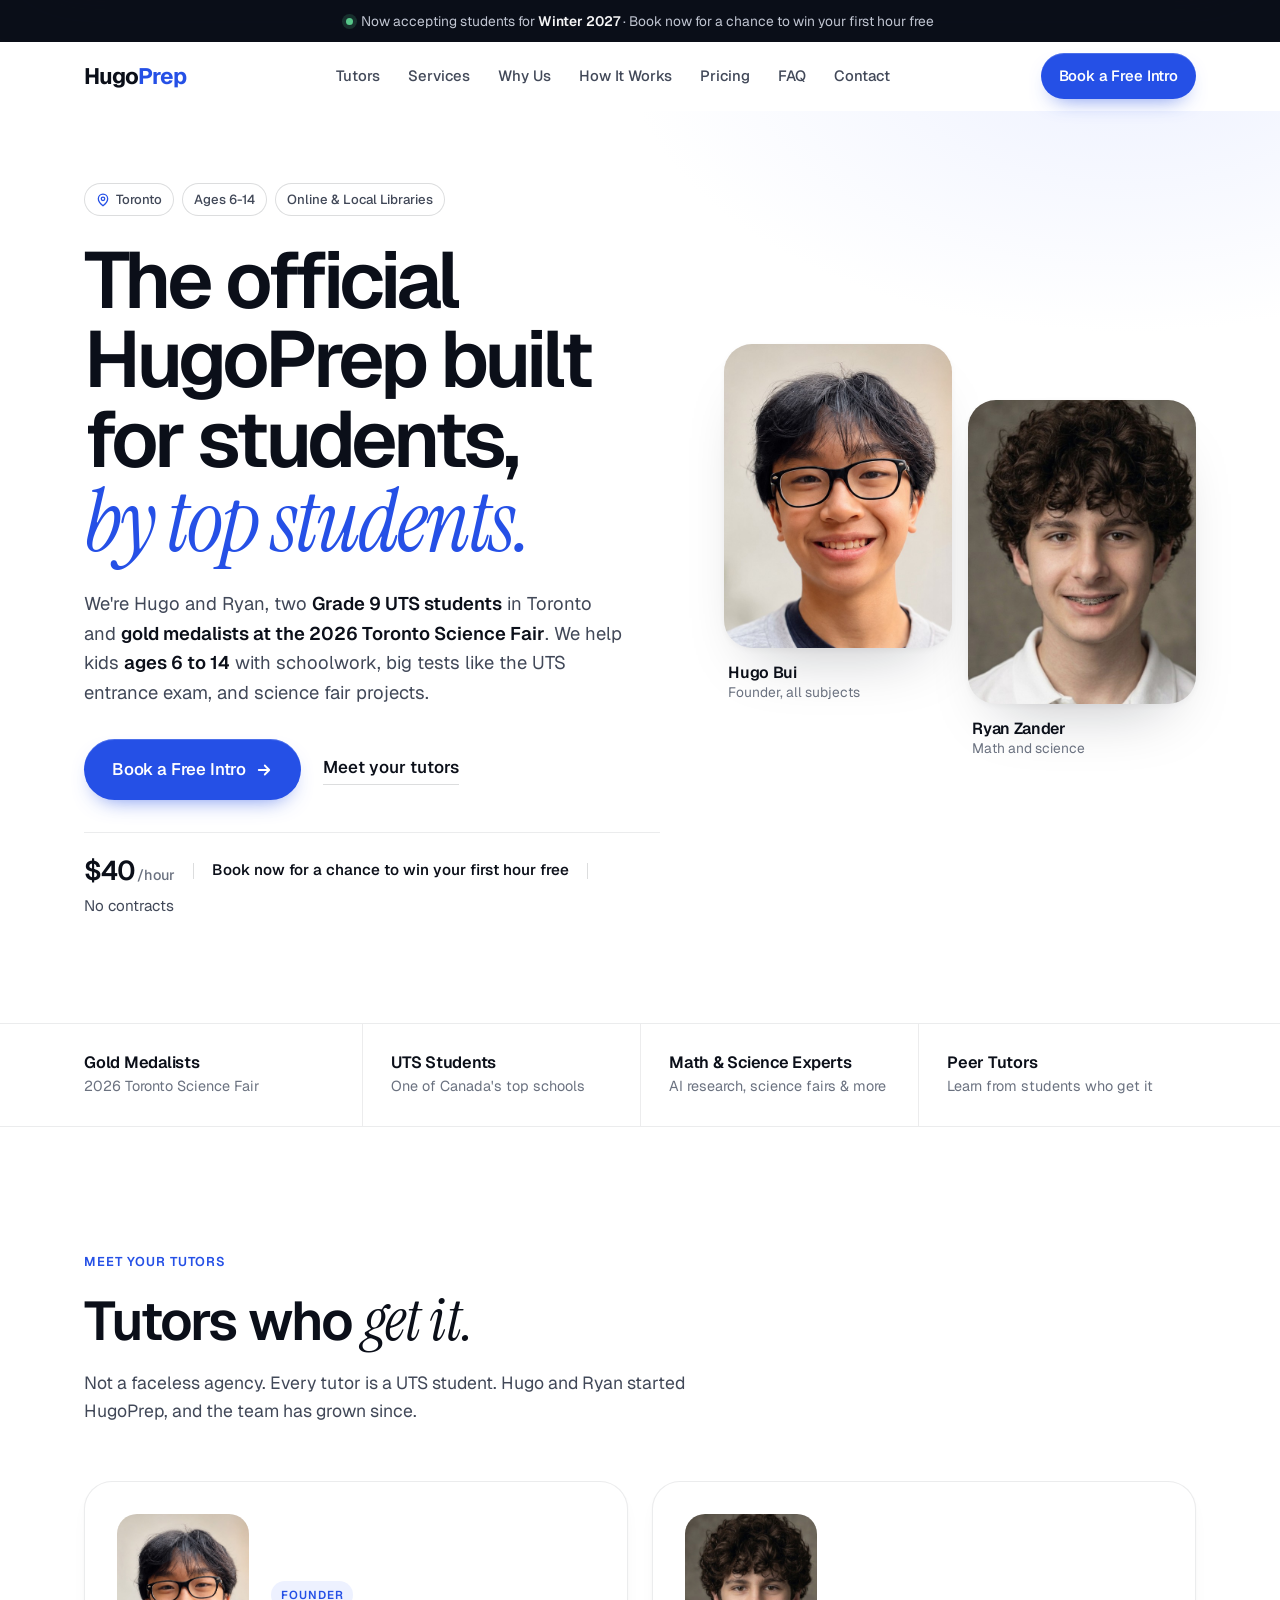
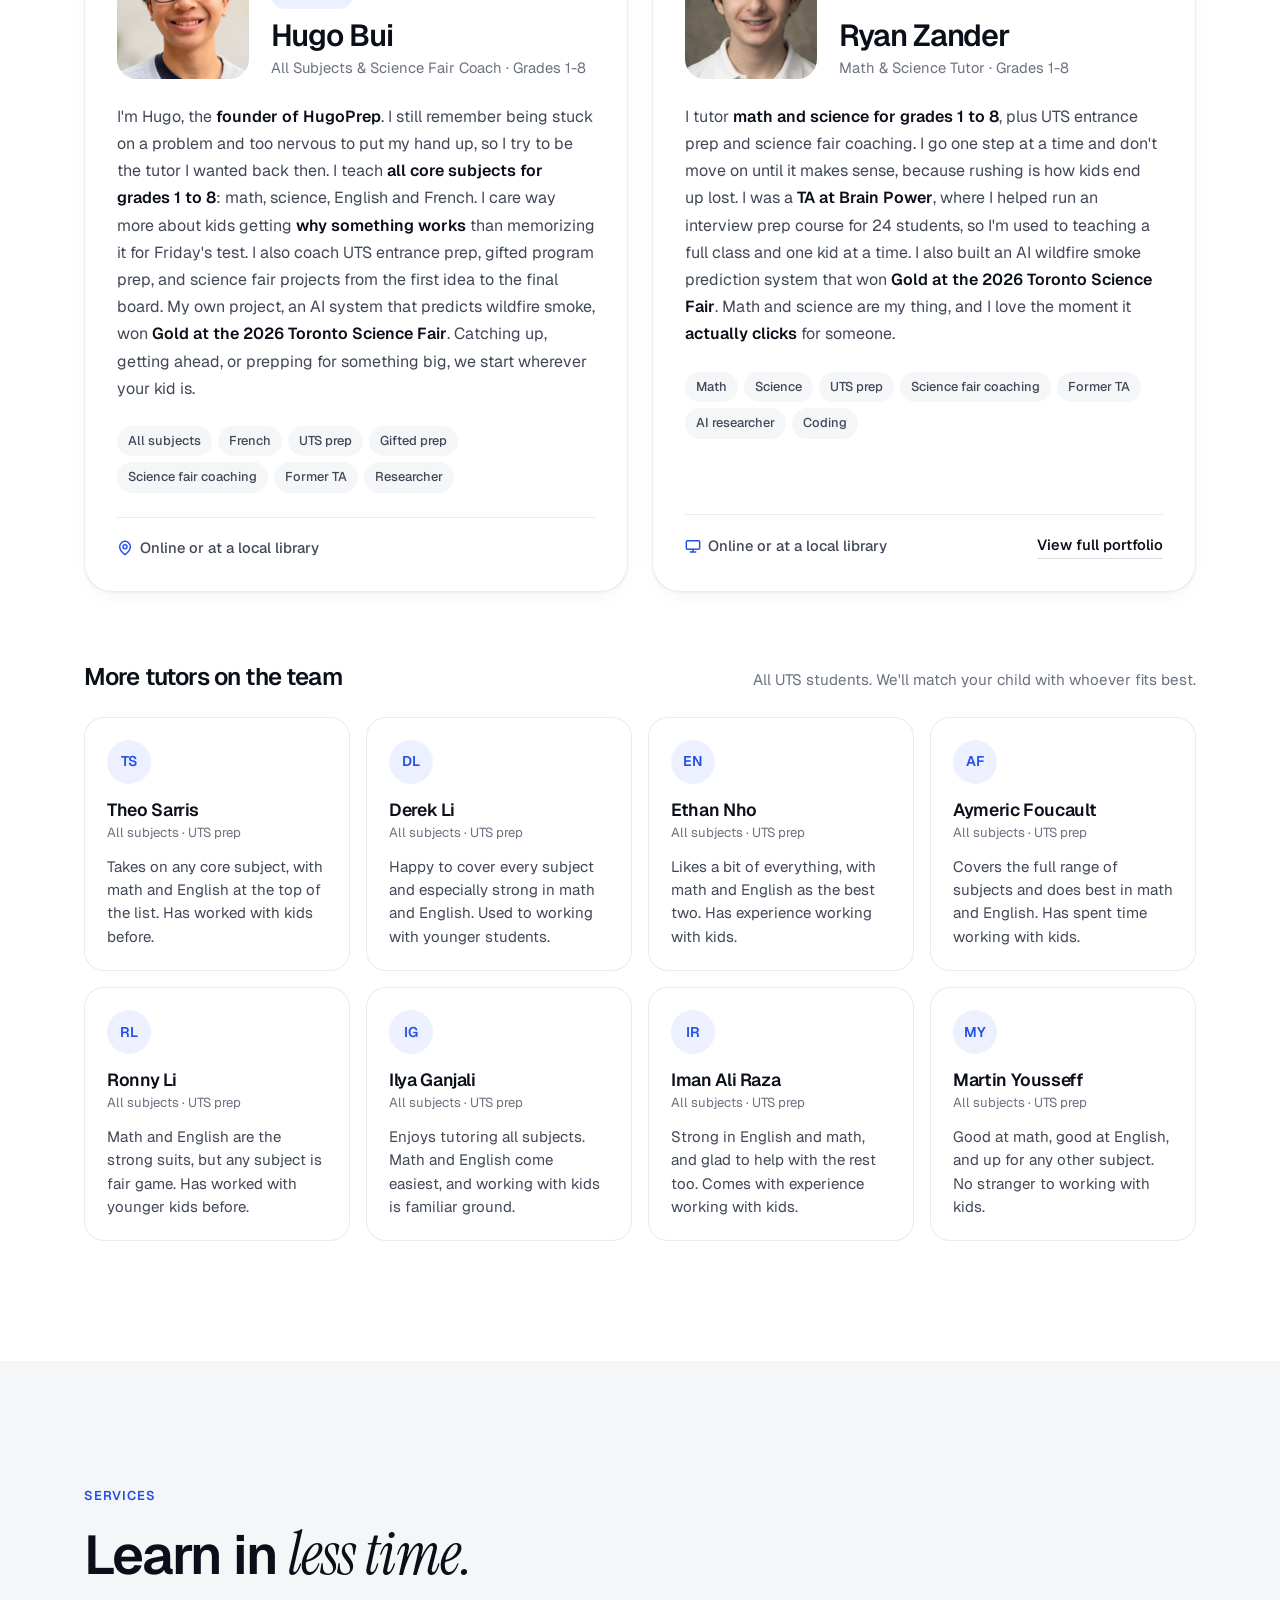
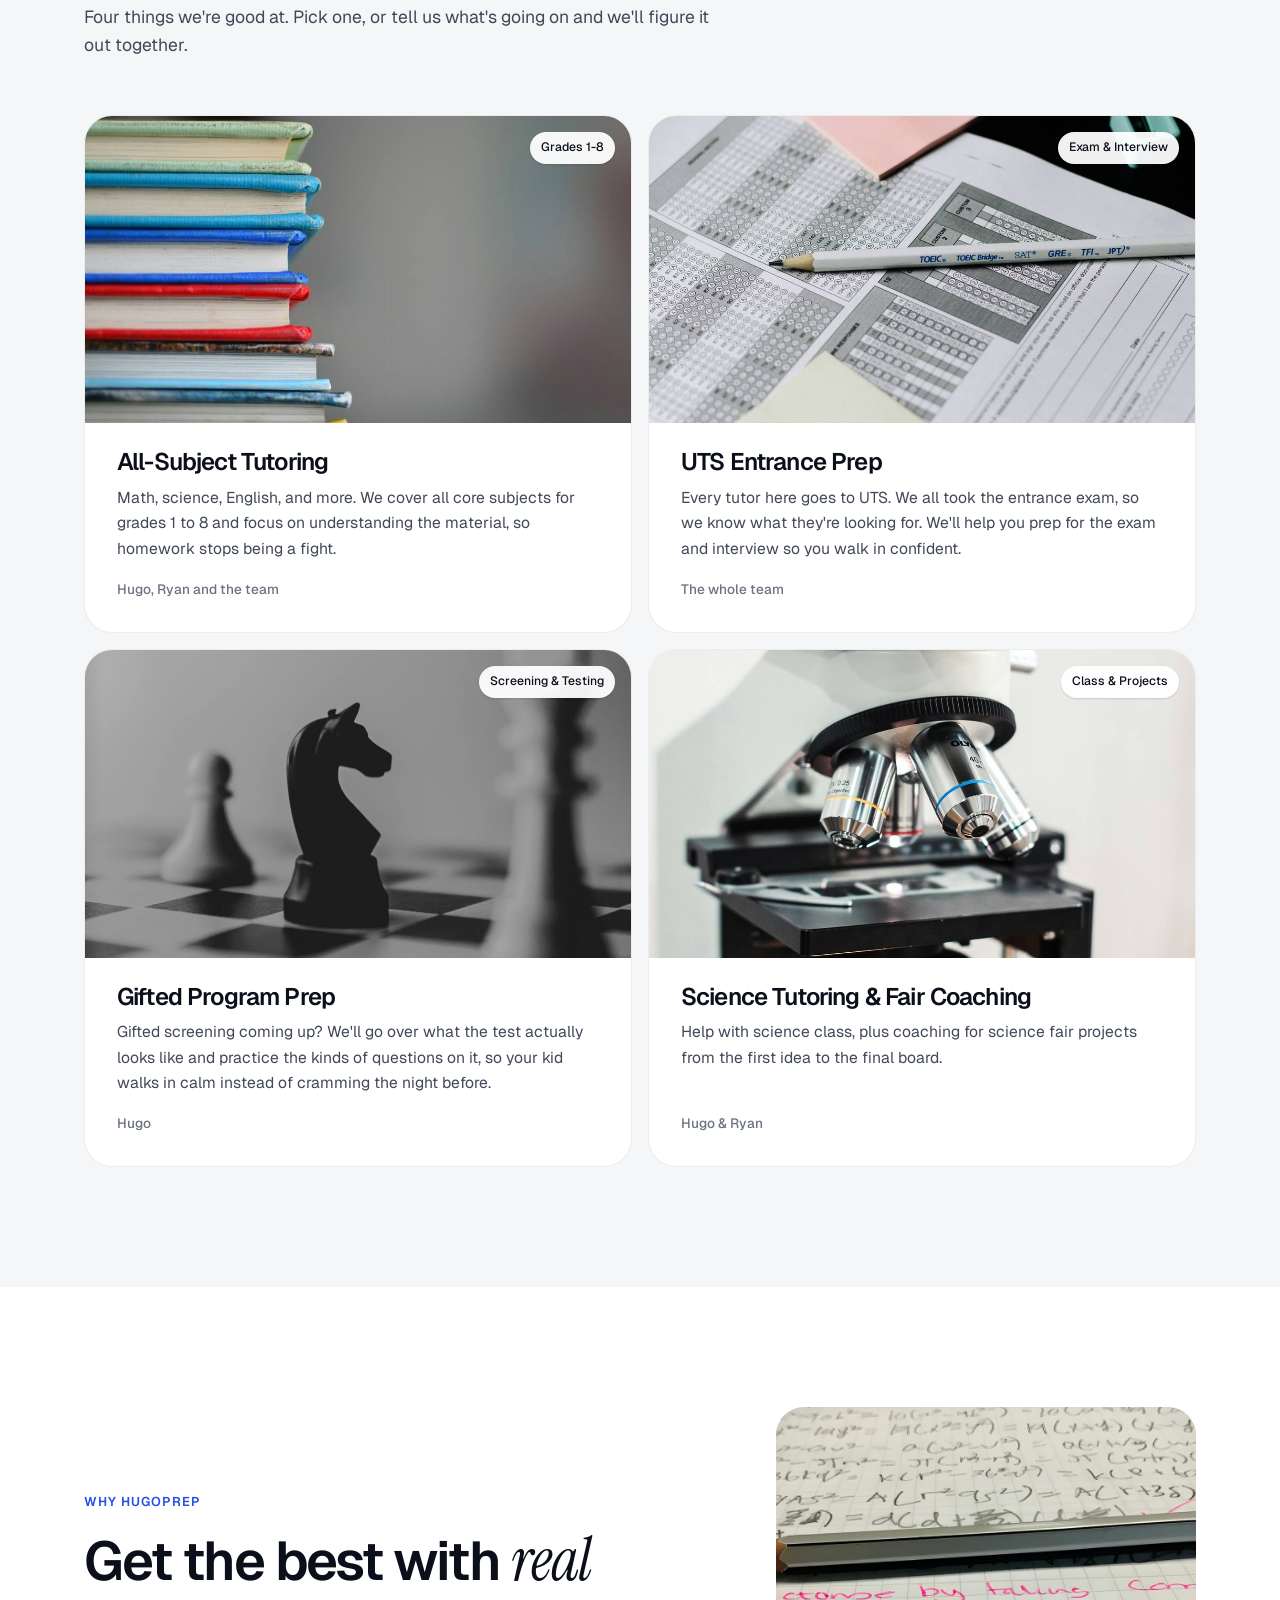
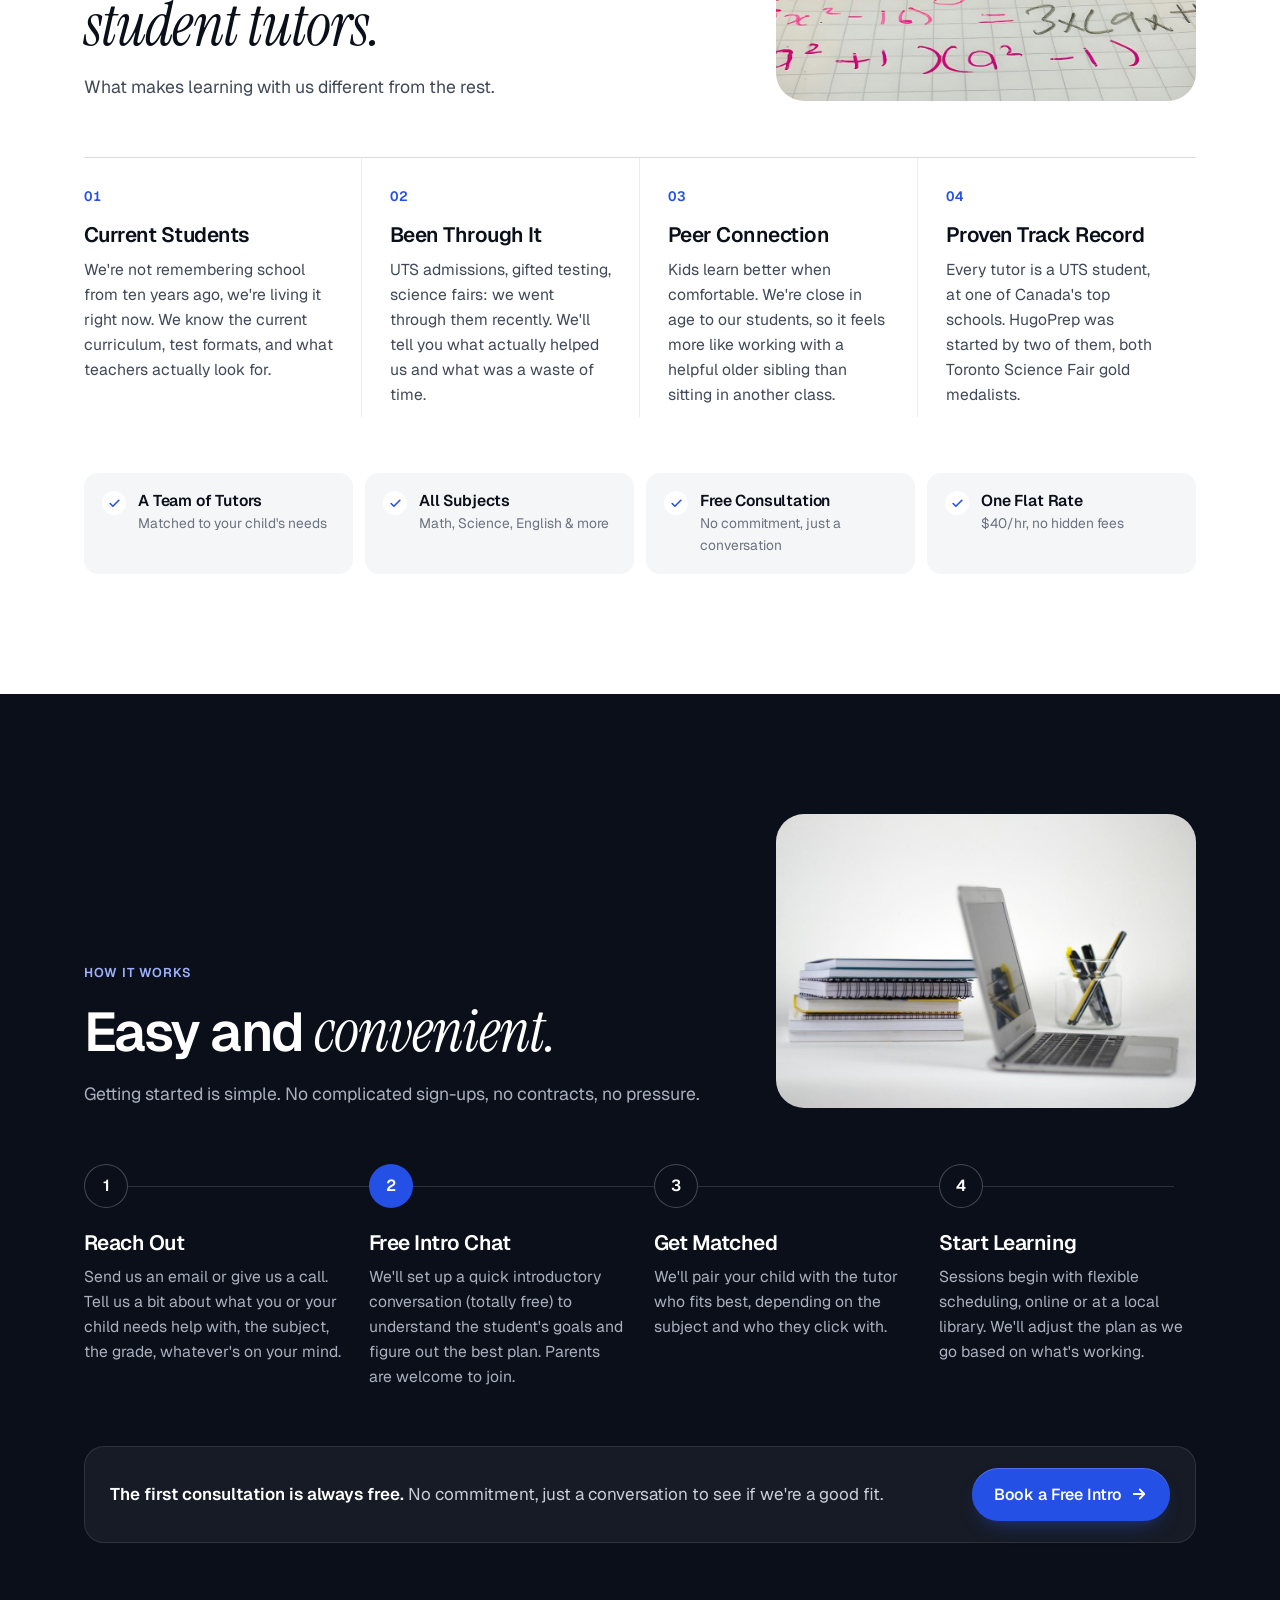
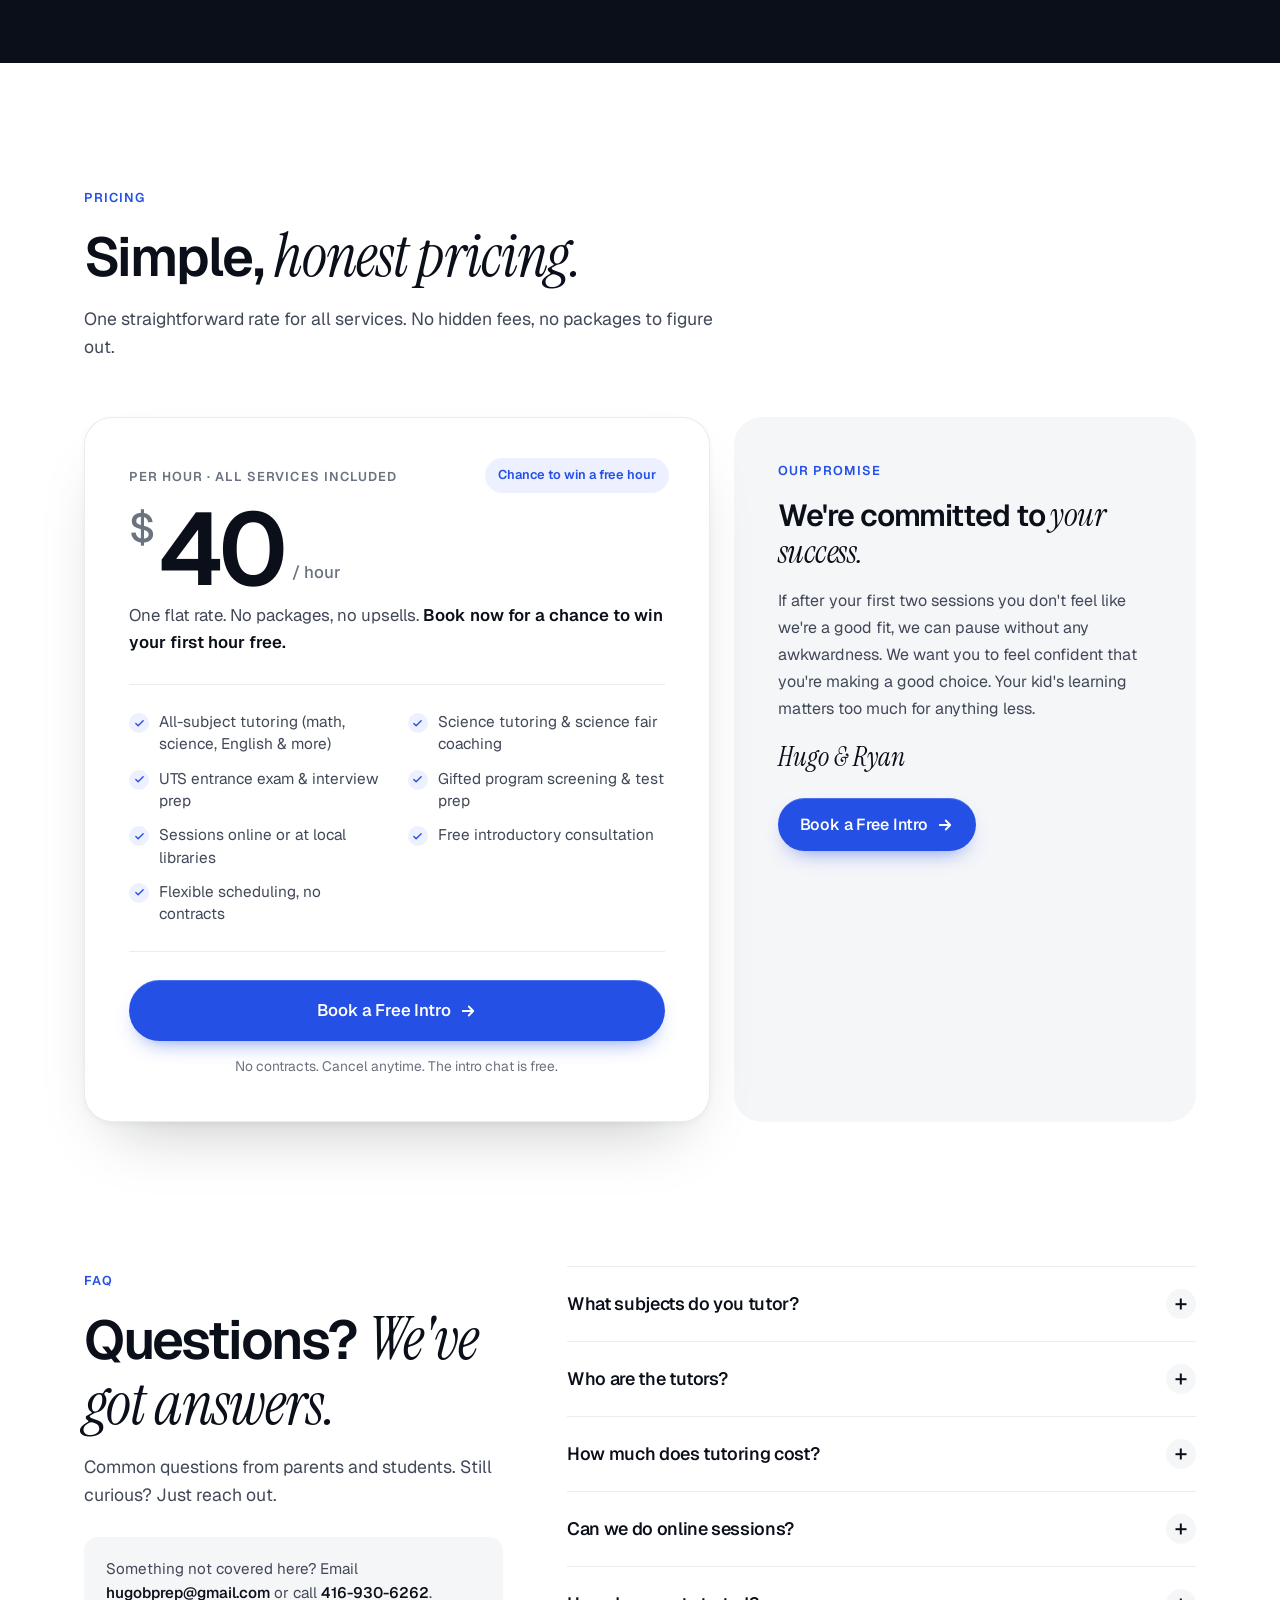
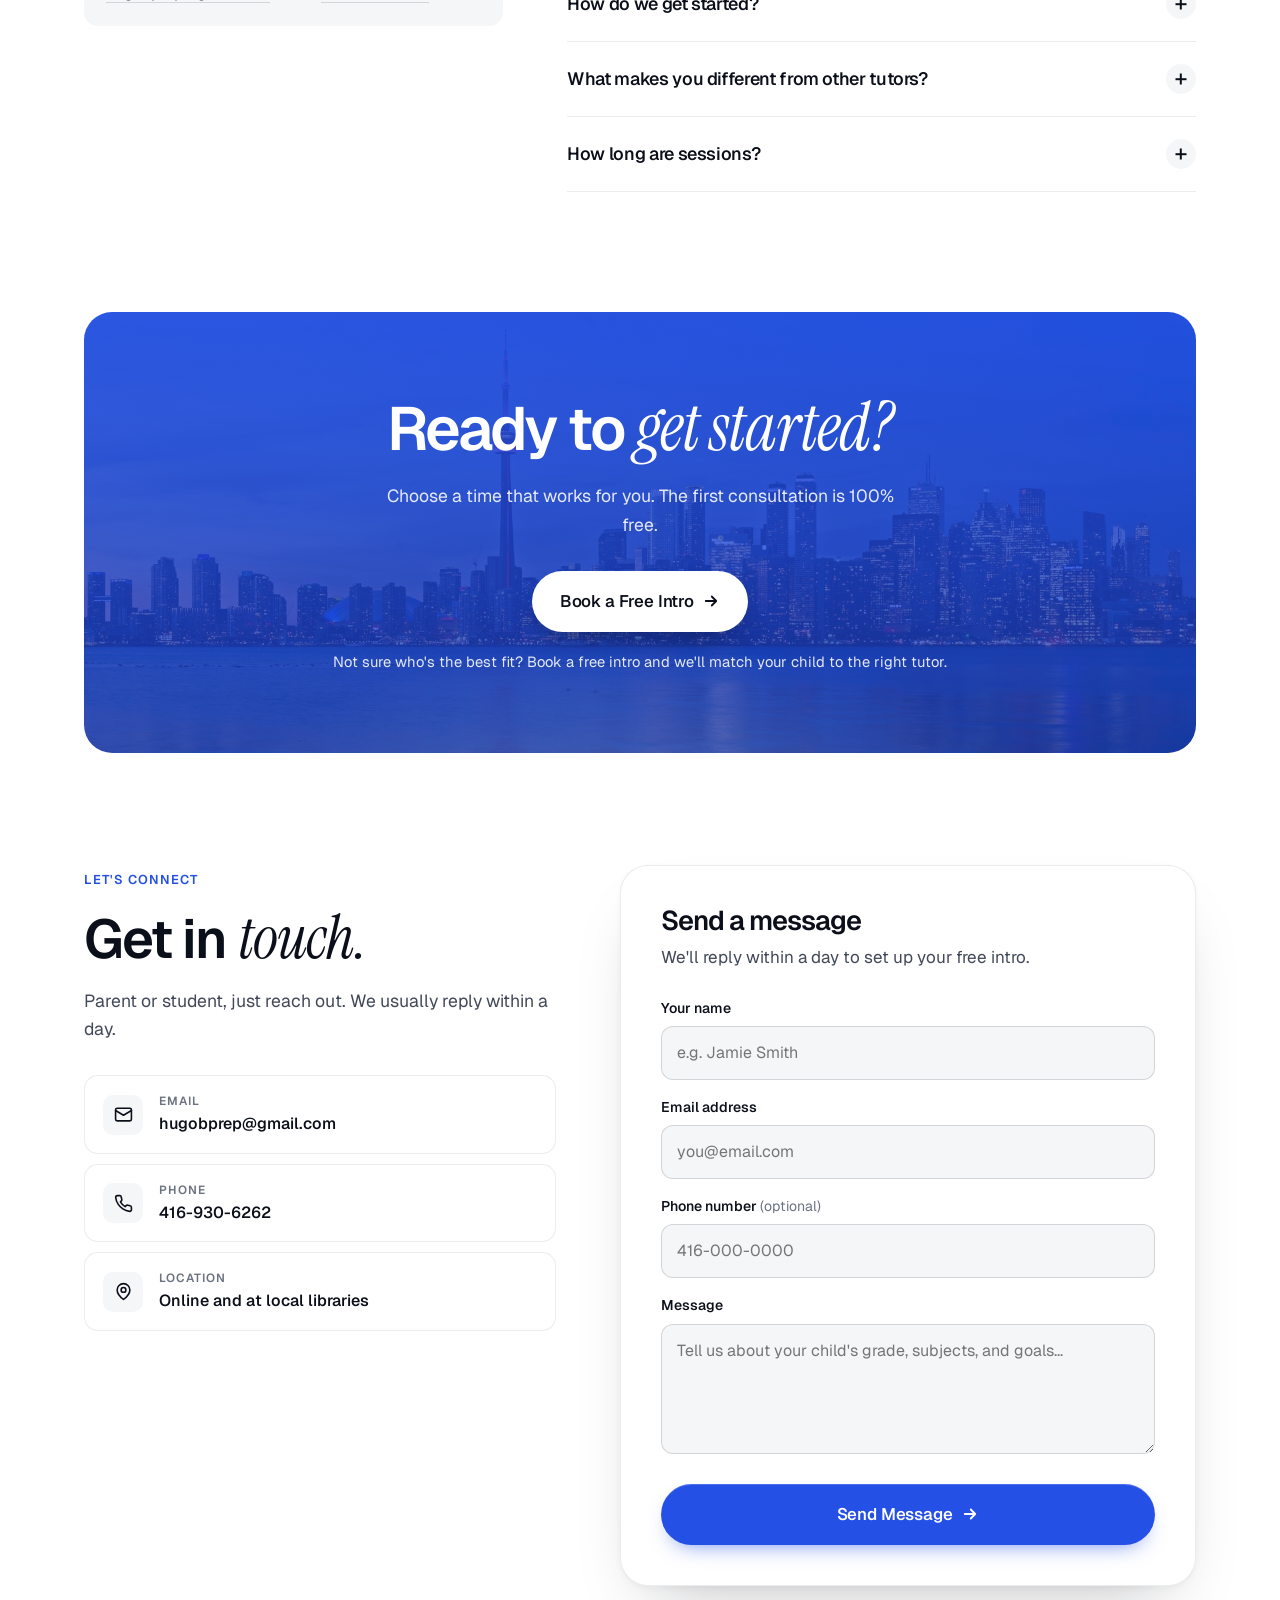
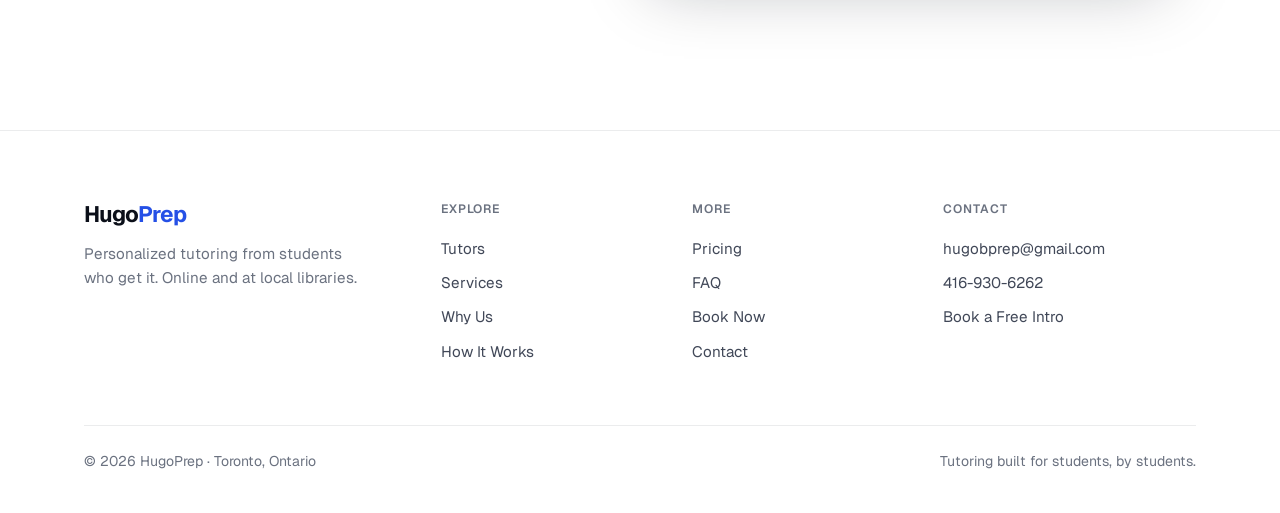
==== commit 3286e11f: "done" ====
--- a/index.html
+++ b/index.html
@@ -454,7 +454,7 @@
         <span class="chip">Ages 6-14</span>
         <span class="chip">Online &amp; Local Libraries</span>
       </div>
-      <h1>Tutoring built for students, <span class="serif">by <span class="u">top students.</span></span></h1>
+      <h1>The official HugoPrep built for students, <span class="serif">by <span class="u">top students.</span></span></h1>
       <p class="lede">We're Hugo and Ryan, two <strong>Grade 9 UTS students</strong> in Toronto and <strong>gold medalists at the 2026 Toronto Science Fair</strong>. We help kids <strong>ages 6 to 14</strong> with schoolwork, big tests like the UTS entrance exam, and science fair projects.</p>
       <div class="hero-cta">
         <a href="https://calendly.com/hugobprep/free-initial-meeting" target="_blank" rel="noopener" class="btn btn-cta btn-lg">Book a Free Intro
